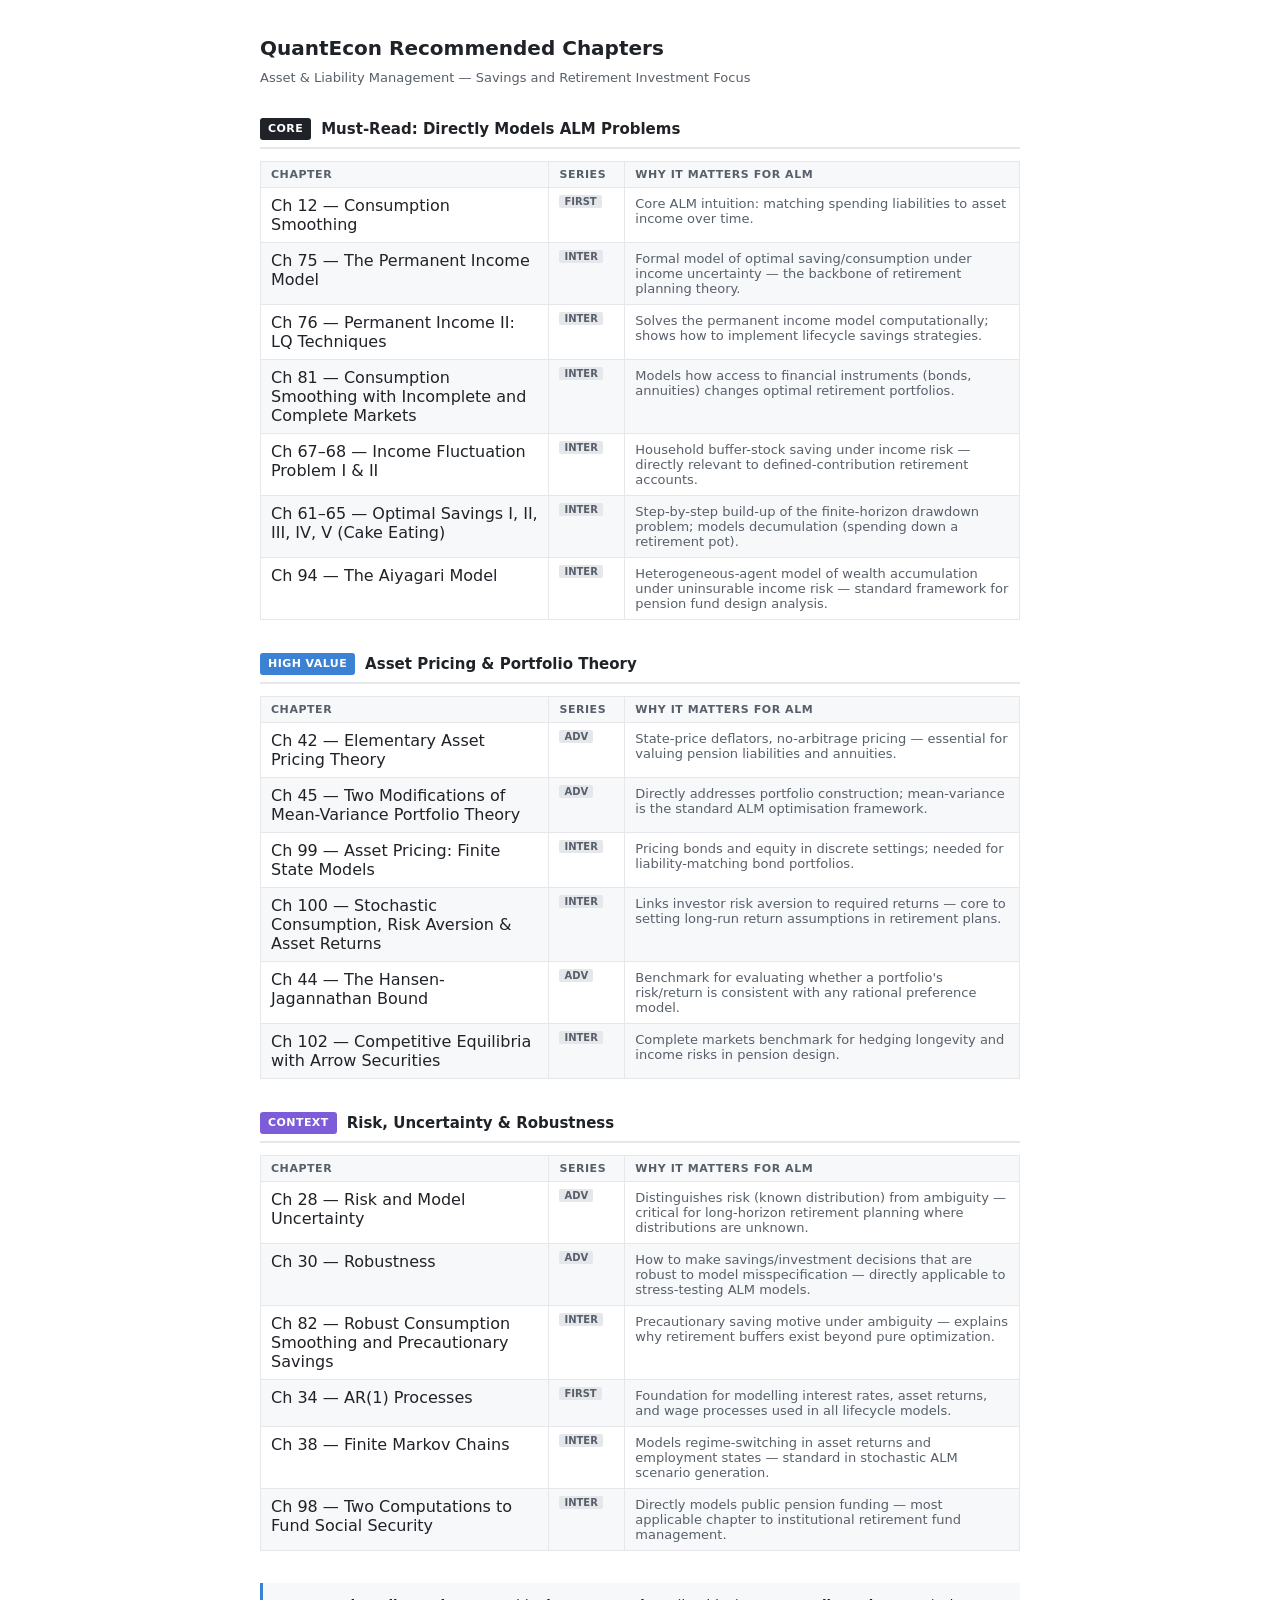
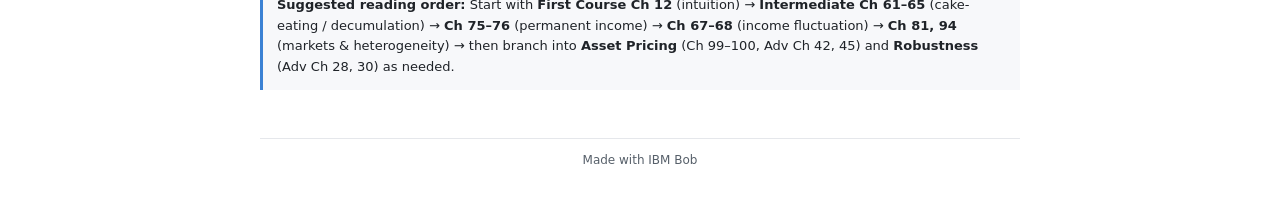
==== quantecon-chapters-for-alm-retirement-investment.html @ 6127272c "Updated chapter list with links" ====
<html lang="en">
<head>
<meta charset="UTF-8" />
<title>QuantEcon ALM Reading List</title>
<style>
  *, *::before, *::after { box-sizing: border-box; margin: 0; padding: 0; }
  body {
    font-family: -apple-system, "Segoe UI", system-ui, sans-serif;
    font-size: 14px;
    line-height: 1.6;
    background: #ffffff;
    color: #1f2328;
    padding: 32px 16px 48px;
  }
  .container { max-width: 760px; margin: 0 auto; }
  h1 { font-size: 20px; font-weight: 700; margin-bottom: 4px; }
  .subtitle { color: #57606a; font-size: 13px; margin-bottom: 28px; }

  .tier { margin-bottom: 32px; }
  .tier-header {
    display: flex;
    align-items: center;
    gap: 10px;
    margin-bottom: 12px;
    padding-bottom: 6px;
    border-bottom: 2px solid #e5e7eb;
  }
  .tier-badge {
    font-size: 11px;
    font-weight: 700;
    padding: 2px 8px;
    border-radius: 3px;
    text-transform: uppercase;
    letter-spacing: 0.04em;
  }
  .badge-core    { background: #1f2328; color: #fff; }
  .badge-high    { background: #3b82d4; color: #fff; }
  .badge-context { background: #7c5cd8; color: #fff; }
  .tier-title { font-size: 15px; font-weight: 600; }

  table { width: 100%; border-collapse: collapse; }
  thead th {
    text-align: left;
    font-size: 11px;
    font-weight: 600;
    text-transform: uppercase;
    letter-spacing: 0.05em;
    color: #57606a;
    padding: 6px 10px;
    background: #f7f8fa;
    border: 1px solid #e5e7eb;
  }
  tbody td {
    padding: 8px 10px;
    border: 1px solid #e5e7eb;
    vertical-align: top;
  }
  tbody tr:nth-child(even) td { background: #f7f8fa; }
  .series-tag {
    font-size: 10px;
    font-weight: 600;
    color: #57606a;
    background: #e5e7eb;
    padding: 1px 5px;
    border-radius: 2px;
    white-space: nowrap;
  }
  .chapter-name { font-weight: 500; }
  .rationale { color: #57606a; font-size: 13px; }

  .note {
    background: #f7f8fa;
    border-left: 3px solid #3b82d4;
    padding: 12px 14px;
    margin-top: 28px;
    font-size: 13px;
    color: #1f2328;
  }
  .note strong { color: #1f2328; }

  footer {
    margin-top: 48px;
    padding-top: 12px;
    border-top: 1px solid #e5e7eb;
    text-align: center;
    font-size: 12px;
    color: #57606a;
    font-weight: 300;
  }
  .chapter-name a {
    color: inherit;
    text-decoration: none;
  }
  .chapter-name a:hover {
    text-decoration: underline;
  }
</style>
</head>
<body>
<div class="container">

  <h1>QuantEcon Recommended Chapters</h1>
  <p class="subtitle">Asset &amp; Liability Management — Savings and Retirement Investment Focus</p>

  
  <div class="tier">
    <div class="tier-header">
      <span class="tier-badge badge-core">Core</span>
      <span class="tier-title">Must-Read: Directly Models ALM Problems</span>
    </div>
    <table>
      <thead>
        <tr>
          <th style="width:38%">Chapter</th>
          <th style="width:10%">Series</th>
          <th>Why It Matters for ALM</th>
        </tr>
      </thead>
      <tbody>
        <tr>
          <td class="chapter-name">
            <a href="https://intro.quantecon.org/cons_smooth.html">Ch 12 — Consumption Smoothing</a>
          </td>
          <td><span class="series-tag">FIRST</span></td>
          <td class="rationale">Core ALM intuition: matching spending liabilities to asset income over time.</td>
        </tr>
        <tr>
          <td class="chapter-name">
            <a href="https://python.quantecon.org/perm_income.html">Ch 75 — The Permanent Income Model</a>
            </td>
          <td><span class="series-tag">INTER</span></td>
          <td class="rationale">Formal model of optimal saving/consumption under income uncertainty — the backbone of retirement planning theory.</td>
        </tr>
        <tr>
          <td class="chapter-name">
            <a href="https://python.quantecon.org/perm_income_cons.html">Ch 76 — Permanent Income II: LQ Techniques</a></td>
          <td><span class="series-tag">INTER</span></td>
          <td class="rationale">Solves the permanent income model computationally; shows how to implement lifecycle savings strategies.</td>
        </tr>
        <tr>
          <td class="chapter-name">
            <a href="https://python.quantecon.org/lq_bewley_complete_markets.html">Ch 81 — Consumption Smoothing with Incomplete and Complete Markets</a></td>
          <td><span class="series-tag">INTER</span></td>
          <td class="rationale">Models how access to financial instruments (bonds, annuities) changes optimal retirement portfolios.</td>
        </tr>
        <tr>
          <td class="chapter-name">
            <a href="https://python.quantecon.org/ifp_discrete.html">Ch 67–68 — Income Fluctuation Problem I</a> &amp; <a href="https://python.quantecon.org/ifp_opi.html">II</a></td>
          <td><span class="series-tag">INTER</span></td>
          <td class="rationale">Household buffer-stock saving under income risk — directly relevant to defined-contribution retirement accounts.</td>
        </tr>
        <tr>
          <td class="chapter-name">
            Ch 61–65 — 
            <a href="https://python.quantecon.org/os.html">Optimal Savings I</a>,
            <a href="https://python.quantecon.org/os_numerical.html">II</a>,
            <a href="https://python.quantecon.org/os_stochastic.html">III</a>,
            <a href="https://python.quantecon.org/os_time_iter.html">IV</a>,
            <a href="https://python.quantecon.org/os_egm.html">V (Cake Eating)</a>
          </td>
          <td><span class="series-tag">INTER</span></td>
          <td class="rationale">Step-by-step build-up of the finite-horizon drawdown problem; models decumulation (spending down a retirement pot).</td>
        </tr>
        <tr>
          <td class="chapter-name">
            <a href="https://python.quantecon.org/aiyagari.html">Ch 94 — The Aiyagari Model</a>
          </td>
          <td><span class="series-tag">INTER</span></td>
          <td class="rationale">Heterogeneous-agent model of wealth accumulation under uninsurable income risk — standard framework for pension fund design analysis.</td>
        </tr>
      </tbody>
    </table>
  </div>

  
  <div class="tier">
    <div class="tier-header">
      <span class="tier-badge badge-high">High Value</span>
      <span class="tier-title">Asset Pricing &amp; Portfolio Theory</span>
    </div>
    <table>
      <thead>
        <tr>
          <th style="width:38%">Chapter</th>
          <th style="width:10%">Series</th>
          <th>Why It Matters for ALM</th>
        </tr>
      </thead>
      <tbody>
        <tr>
          <td class="chapter-name">
            <a href="https://python-advanced.quantecon.org/asset_pricing_lph.html">Ch 42 — Elementary Asset Pricing Theory</a>
          </td>
          <td><span class="series-tag">ADV</span></td>
          <td class="rationale">State-price deflators, no-arbitrage pricing — essential for valuing pension liabilities and annuities.</td>
        </tr>
        <tr>
          <td class="chapter-name">
            <a href="https://python-advanced.quantecon.org/black_litterman.html">Ch 45 — Two Modifications of Mean-Variance Portfolio Theory</a>
          </td>
          <td><span class="series-tag">ADV</span></td>
          <td class="rationale">Directly addresses portfolio construction; mean-variance is the standard ALM optimisation framework.</td>
        </tr>
        <tr>
          <td class="chapter-name">
            <a href="https://python.quantecon.org/markov_asset.html">Ch 99 — Asset Pricing: Finite State Models</a>
          </td>
          <td><span class="series-tag">INTER</span></td>
          <td class="rationale">Pricing bonds and equity in discrete settings; needed for liability-matching bond portfolios.</td>
        </tr>
        <tr>
          <td class="chapter-name">
            <a href="https://python.quantecon.org/hansen_singleton_1983.html">Ch 100 — Stochastic Consumption, Risk Aversion &amp; Asset Returns</a>
          </td>
          <td><span class="series-tag">INTER</span></td>
          <td class="rationale">Links investor risk aversion to required returns — core to setting long-run return assumptions in retirement plans.</td>
        </tr>
        <tr>
          <td class="chapter-name">
            <a href="https://python-advanced.quantecon.org/hansen_jagannathan_1991.html">Ch 44 — The Hansen-Jagannathan Bound</a>
          </td>
          <td><span class="series-tag">ADV</span></td>
          <td class="rationale">Benchmark for evaluating whether a portfolio's risk/return is consistent with any rational preference model.</td>
        </tr>
        <tr>
          <td class="chapter-name">
            <a href="https://python.quantecon.org/ge_arrow.html">Ch 102 — Competitive Equilibria with Arrow Securities</a>
          </td>
          <td><span class="series-tag">INTER</span></td>
          <td class="rationale">Complete markets benchmark for hedging longevity and income risks in pension design.</td>
        </tr>
      </tbody>
    </table>
  </div>

  
  <div class="tier">
    <div class="tier-header">
      <span class="tier-badge badge-context">Context</span>
      <span class="tier-title">Risk, Uncertainty &amp; Robustness</span>
    </div>
    <table>
      <thead>
        <tr>
          <th style="width:38%">Chapter</th>
          <th style="width:10%">Series</th>
          <th>Why It Matters for ALM</th>
        </tr>
      </thead>
      <tbody>
        <tr>
          <td class="chapter-name">
            <a href="https://python-advanced.quantecon.org/five_preferences.html">Ch 28 — Risk and Model Uncertainty</a>
          </td>
          <td><span class="series-tag">ADV</span></td>
          <td class="rationale">Distinguishes risk (known distribution) from ambiguity — critical for long-horizon retirement planning where distributions are unknown.</td>
        </tr>
        <tr>
          <td class="chapter-name">
            <a href="https://python-advanced.quantecon.org/robustness.html">Ch 30 — Robustness</a>
          </td>
          <td><span class="series-tag">ADV</span></td>
          <td class="rationale">How to make savings/investment decisions that are robust to model misspecification — directly applicable to stress-testing ALM models.</td>
        </tr>
        <tr>
          <td class="chapter-name">
            <a href="https://python.quantecon.org/lq_robust_smoothing.html">Ch 82 — Robust Consumption Smoothing and Precautionary Savings</a>
          </td>
          <td><span class="series-tag">INTER</span></td>
          <td class="rationale">Precautionary saving motive under ambiguity — explains why retirement buffers exist beyond pure optimization.</td>
        </tr>
        <tr>
          <td class="chapter-name">
            <a href="https://intro.quantecon.org/ar1_processes.html">Ch 34 — AR(1) Processes</a>
          </td>
          <td><span class="series-tag">FIRST</span></td>
          <td class="rationale">Foundation for modelling interest rates, asset returns, and wage processes used in all lifecycle models.</td>
        </tr>
        <tr>
          <td class="chapter-name">
            <a href="https://python.quantecon.org/finite_markov.html">Ch 38 — Finite Markov Chains</a>
          </td>
          <td><span class="series-tag">INTER</span></td>
          <td class="rationale">Models regime-switching in asset returns and employment states — standard in stochastic ALM scenario generation.</td>
        </tr>
        <tr>
          <td class="chapter-name">
            <a href="https://python.quantecon.org/two_computation.html">Ch 98 — Two Computations to Fund Social Security</a>
          </td>
          <td><span class="series-tag">INTER</span></td>
          <td class="rationale">Directly models public pension funding — most applicable chapter to institutional retirement fund management.</td>
        </tr>
      </tbody>
    </table>
  </div>

  <div class="note">
    <strong>Suggested reading order:</strong>
    Start with <strong>First Course Ch 12</strong> (intuition) → <strong>Intermediate Ch 61–65</strong> (cake-eating / decumulation) → <strong>Ch 75–76</strong> (permanent income) → <strong>Ch 67–68</strong> (income fluctuation) → <strong>Ch 81, 94</strong> (markets &amp; heterogeneity) → then branch into <strong>Asset Pricing</strong> (Ch 99–100, Adv Ch 42, 45) and <strong>Robustness</strong> (Adv Ch 28, 30) as needed.
  </div>

  <footer>Made with IBM Bob</footer>
</div>
</body>
</html>
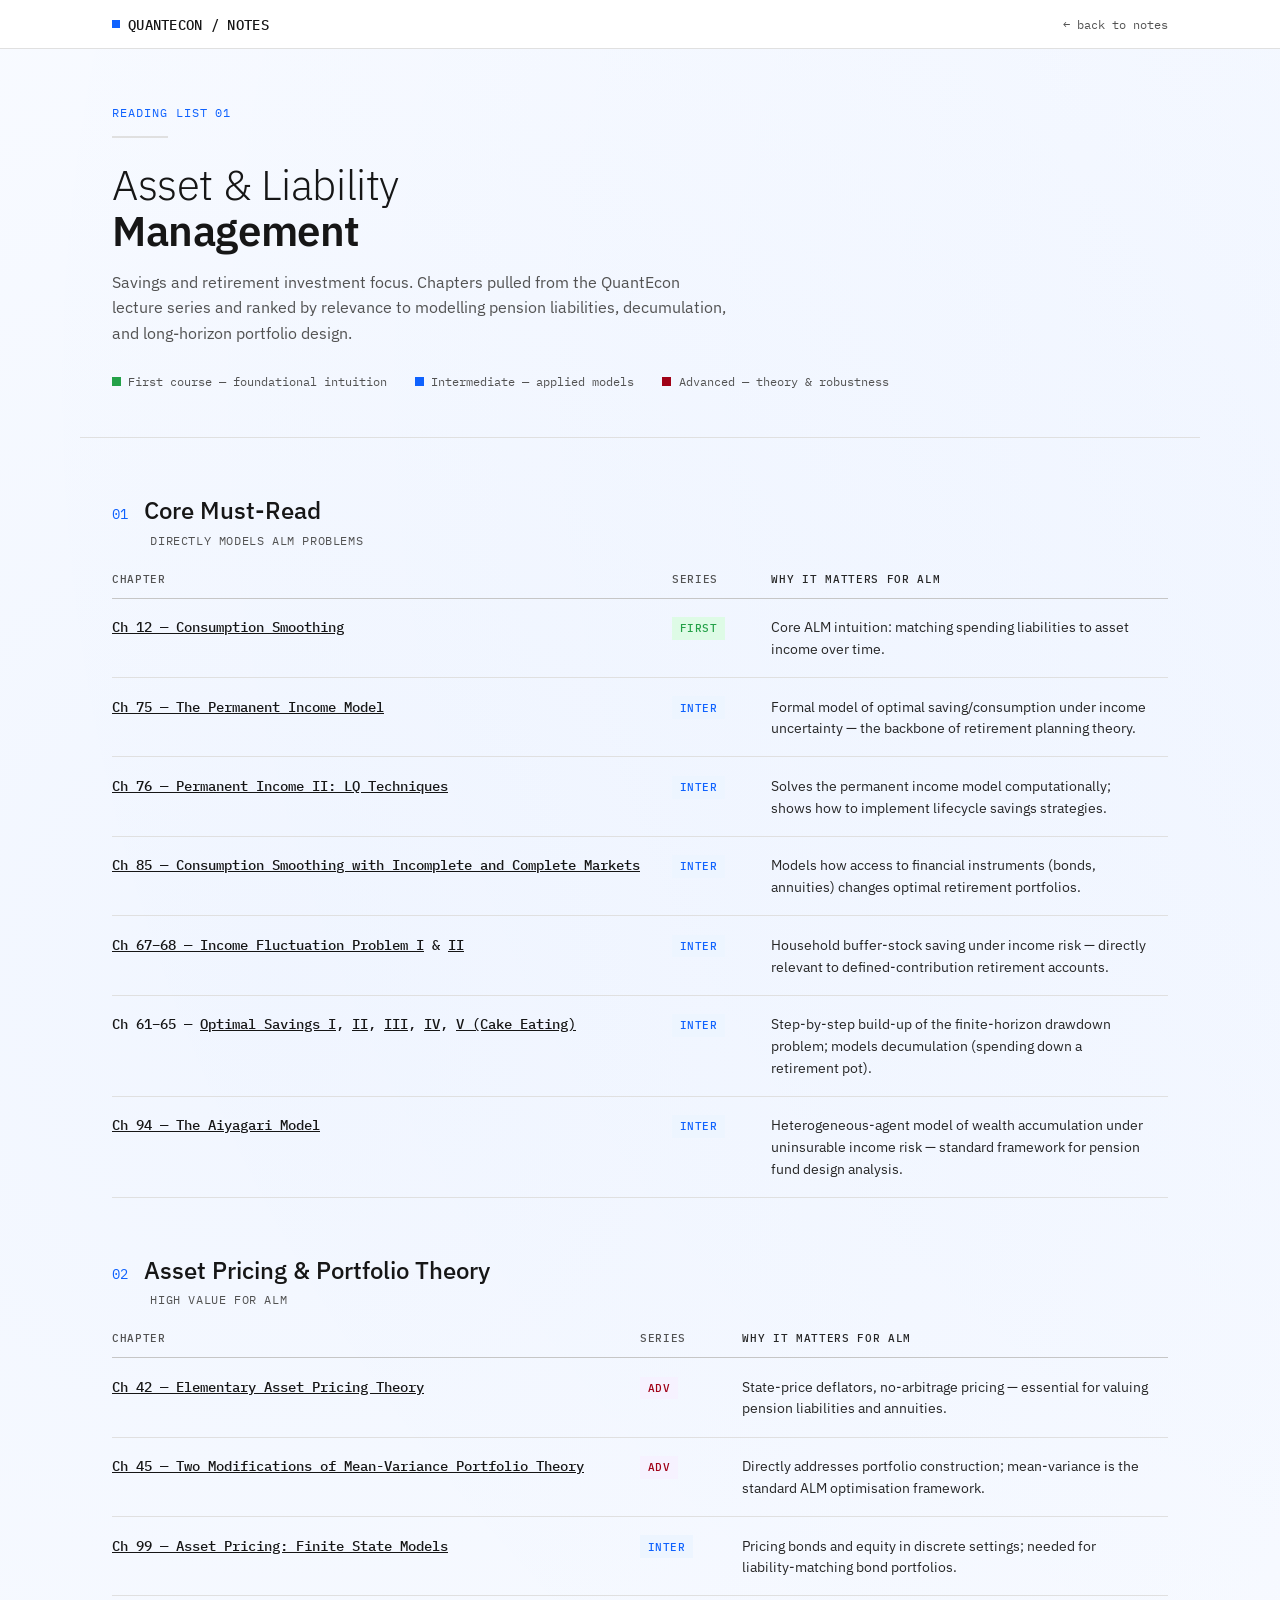
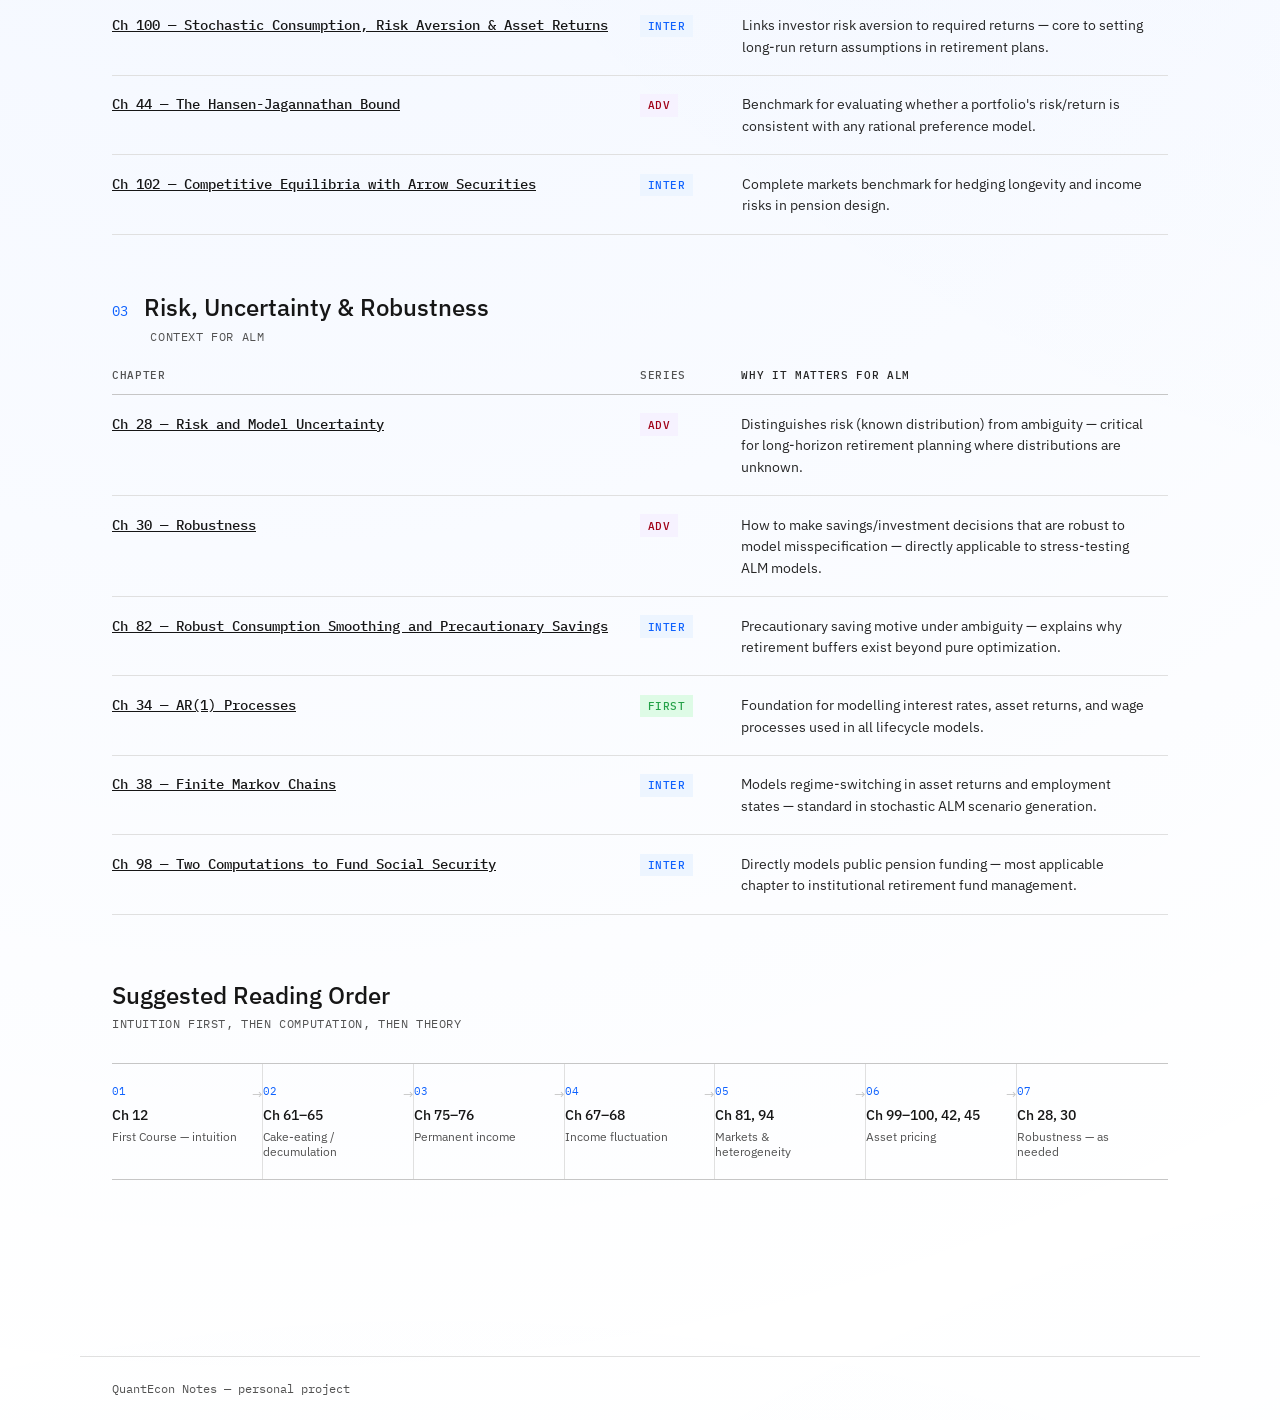
==== commit 67387514: "chapters" ====
--- a/quantecon-chapters-for-alm-retirement-investment.html
+++ b/quantecon-chapters-for-alm-retirement-investment.html
@@ -1,305 +1,226 @@
+<!doctype html>
 <html lang="en">
 <head>
 <meta charset="UTF-8" />
-<title>QuantEcon ALM Reading List</title>
+<meta name="viewport" content="width=device-width, initial-scale=1.0" />
+<title>ALM Chapters — QuantEcon Notes</title>
+<link rel="preconnect" href="https://fonts.googleapis.com">
+<link rel="preconnect" href="https://fonts.gstatic.com" crossorigin>
+<link href="https://fonts.googleapis.com/css2?family=IBM+Plex+Sans:wght@300;400;500;600&family=IBM+Plex+Mono:wght@400;500&display=swap" rel="stylesheet">
 <style>
-  *, *::before, *::after { box-sizing: border-box; margin: 0; padding: 0; }
-  body {
-    font-family: -apple-system, "Segoe UI", system-ui, sans-serif;
-    font-size: 14px;
-    line-height: 1.6;
-    background: #ffffff;
-    color: #1f2328;
-    padding: 32px 16px 48px;
-  }
-  .container { max-width: 760px; margin: 0 auto; }
-  h1 { font-size: 20px; font-weight: 700; margin-bottom: 4px; }
-  .subtitle { color: #57606a; font-size: 13px; margin-bottom: 28px; }
-
-  .tier { margin-bottom: 32px; }
-  .tier-header {
-    display: flex;
-    align-items: center;
-    gap: 10px;
-    margin-bottom: 12px;
-    padding-bottom: 6px;
-    border-bottom: 2px solid #e5e7eb;
-  }
-  .tier-badge {
-    font-size: 11px;
-    font-weight: 700;
-    padding: 2px 8px;
-    border-radius: 3px;
-    text-transform: uppercase;
-    letter-spacing: 0.04em;
-  }
-  .badge-core    { background: #1f2328; color: #fff; }
-  .badge-high    { background: #3b82d4; color: #fff; }
-  .badge-context { background: #7c5cd8; color: #fff; }
-  .tier-title { font-size: 15px; font-weight: 600; }
-
-  table { width: 100%; border-collapse: collapse; }
-  thead th {
-    text-align: left;
-    font-size: 11px;
-    font-weight: 600;
-    text-transform: uppercase;
-    letter-spacing: 0.05em;
-    color: #57606a;
-    padding: 6px 10px;
-    background: #f7f8fa;
-    border: 1px solid #e5e7eb;
-  }
-  tbody td {
-    padding: 8px 10px;
-    border: 1px solid #e5e7eb;
-    vertical-align: top;
-  }
-  tbody tr:nth-child(even) td { background: #f7f8fa; }
-  .series-tag {
-    font-size: 10px;
-    font-weight: 600;
-    color: #57606a;
-    background: #e5e7eb;
-    padding: 1px 5px;
-    border-radius: 2px;
-    white-space: nowrap;
-  }
-  .chapter-name { font-weight: 500; }
-  .rationale { color: #57606a; font-size: 13px; }
-
-  .note {
-    background: #f7f8fa;
-    border-left: 3px solid #3b82d4;
-    padding: 12px 14px;
-    margin-top: 28px;
-    font-size: 13px;
-    color: #1f2328;
-  }
-  .note strong { color: #1f2328; }
-
-  footer {
-    margin-top: 48px;
-    padding-top: 12px;
-    border-top: 1px solid #e5e7eb;
-    text-align: center;
-    font-size: 12px;
-    color: #57606a;
-    font-weight: 300;
-  }
-  .chapter-name a {
-    color: inherit;
-    text-decoration: none;
-  }
-  .chapter-name a:hover {
-    text-decoration: underline;
+  :root{
+    --g100:#161616; --g90:#262626; --g70:#525252; --g30:#c6c6c6; --g20:#e0e0e0; --g10:#f4f4f4;
+    --white:#ffffff;
+    --blue60:#0f62fe; --blue70:#0043ce; --blue10:#edf5ff;
+    --first:#24a148; --first-bg:#defbe6;
+    --inter:#0f62fe; --inter-bg:#edf5ff;
+    --adv:#a00217; --adv-bg:#f6f2ff;
+    --max:1120px;
+  }
+  *{box-sizing:border-box;}
+  html{scroll-behavior:smooth;}
+  body{
+    margin:0; color:var(--g100);
+    font-family:"IBM Plex Sans", -apple-system, sans-serif;
+    -webkit-font-smoothing:antialiased;
+    background-color:var(--white);
+    background-image:
+      radial-gradient(circle at 12% 18%, rgba(15,98,254,.06), transparent 42%),
+      radial-gradient(circle at 88% 8%, rgba(15,98,254,.045), transparent 38%),
+      radial-gradient(circle at 75% 85%, rgba(15,98,254,.05), transparent 46%),
+      radial-gradient(circle at 20% 95%, rgba(15,98,254,.035), transparent 40%);
+    background-size:180% 180%, 160% 160%, 200% 200%, 170% 170%;
+    background-repeat:no-repeat;
+    animation:drift 50s ease-in-out infinite alternate;
+  }
+  @keyframes drift{
+    0%  {background-position:0% 0%, 100% 0%, 100% 100%, 0% 100%;}
+    50% {background-position:10% 15%, 85% 15%, 80% 80%, 15% 85%;}
+    100%{background-position:0% 0%, 100% 0%, 100% 100%, 0% 100%;}
+  }
+  @media (prefers-reduced-motion:reduce){
+    body{animation:none;}
+    *{animation-duration:.01ms !important; animation-iteration-count:1 !important;}
+  }
+  a{color:inherit;}
+  :focus-visible{outline:2px solid var(--blue60); outline-offset:2px;}
+
+  header.bar{border-bottom:1px solid var(--g20); position:sticky; top:0; background:var(--white); z-index:20;}
+  .bar-inner{max-width:var(--max); margin:0 auto; padding:0 2rem; height:48px; display:flex; align-items:center; justify-content:space-between;}
+  .brand{font-family:"IBM Plex Mono", monospace; font-weight:500; font-size:.9rem; letter-spacing:.02em; text-decoration:none; display:flex; align-items:center; gap:.5rem;}
+  .brand .dot{width:8px; height:8px; background:var(--blue60); display:inline-block;}
+  .crumb{font-family:"IBM Plex Mono", monospace; font-size:.75rem; color:var(--g70); text-decoration:none;}
+  .crumb:hover{color:var(--blue60);}
+
+  .hero{max-width:var(--max); margin:0 auto; padding:3.5rem 2rem 3rem; border-bottom:1px solid var(--g20);}
+  .eyebrow{font-family:"IBM Plex Mono", monospace; font-size:.75rem; letter-spacing:.08em; text-transform:uppercase; color:var(--blue60); margin:0 0 1rem;}
+  .accent-line{width:56px; height:2px; background:var(--g20); position:relative; overflow:hidden; margin:0 0 1.5rem;}
+  .accent-line::after{content:""; position:absolute; top:0; left:-40%; width:40%; height:100%; background:var(--blue60); animation:sweep 4s ease-in-out infinite;}
+  @keyframes sweep{0%{left:-40%;} 50%{left:100%;} 100%{left:-40%;}}
+  h1{font-size:2.6rem; line-height:1.1; font-weight:300; margin:0 0 1rem; letter-spacing:-.01em; max-width:20ch;}
+  h1 strong{font-weight:600;}
+  .hero p.lede{font-size:1rem; line-height:1.6; color:var(--g70); max-width:62ch; margin:0 0 1.75rem;}
+
+  .legend{display:flex; gap:1.75rem; flex-wrap:wrap; font-family:"IBM Plex Mono", monospace; font-size:.75rem; color:var(--g70);}
+  .legend span{display:inline-flex; align-items:center; gap:.45rem;}
+  .legend i{width:9px; height:9px; display:inline-block;}
+  .legend .fc{background:var(--first);} .legend .ic{background:var(--inter);} .legend .ac{background:var(--adv);}
+
+  main{max-width:var(--max); margin:0 auto; padding:0 2rem 6rem;}
+
+  .group{padding-top:3.5rem;}
+  .group-head{display:flex; align-items:baseline; gap:1rem; margin-bottom:.4rem;}
+  .group-num{font-family:"IBM Plex Mono", monospace; color:var(--blue60); font-size:.85rem;}
+  .group h2{font-size:1.5rem; font-weight:500; margin:0;}
+  .group .sub{font-family:"IBM Plex Mono", monospace; font-size:.75rem; text-transform:uppercase; letter-spacing:.05em; color:var(--g70); margin:0 0 1.5rem 0; padding-left:2.4rem;}
+
+  table{width:100%; border-collapse:collapse; font-size:.9rem;}
+  thead th{
+    text-align:left; font-family:"IBM Plex Mono", monospace; font-weight:500; font-size:.7rem;
+    text-transform:uppercase; letter-spacing:.06em; color:var(--g70);
+    border-bottom:1px solid var(--g30); padding:0 1rem .75rem;
+  }
+  thead th:first-child{padding-left:0;}
+  tbody td{padding:1.1rem 1rem; border-bottom:1px solid var(--g20); vertical-align:top; line-height:1.5;}
+  tbody td:first-child{padding-left:0;}
+  tbody tr:hover{background:var(--g10);}
+  .col-ch{font-family:"IBM Plex Mono", monospace; font-weight:500; white-space:nowrap; width:22%;}
+  .col-tag{width:11%;}
+  .col-why{color:var(--g90); width:67%;}
+
+  .tag{
+    font-family:"IBM Plex Mono", monospace; font-size:.68rem; letter-spacing:.04em;
+    padding:.2rem .5rem; display:inline-block; font-weight:500;
+  }
+  .tag.first{color:var(--first); background:var(--first-bg);}
+  .tag.inter{color:var(--inter); background:var(--inter-bg);}
+  .tag.adv{color:var(--adv); background:var(--adv-bg);}
+
+  /* Reading order */
+  .path{padding-top:4rem;}
+  .path h2{font-size:1.5rem; font-weight:500; margin:0 0 .35rem;}
+  .path .sub{font-family:"IBM Plex Mono", monospace; font-size:.75rem; text-transform:uppercase; letter-spacing:.05em; color:var(--g70); margin:0 0 2rem;}
+  .path-track{
+    display:flex; flex-wrap:wrap; align-items:stretch; gap:0; border-top:1px solid var(--g30); border-bottom:1px solid var(--g30);
+  }
+  .step{
+    flex:1 1 150px; padding:1.25rem 1.25rem 1.25rem 0; position:relative;
+    border-right:1px solid var(--g20);
+  }
+  .step:last-child{border-right:none;}
+  .step .n{font-family:"IBM Plex Mono", monospace; font-size:.7rem; color:var(--blue60); display:block; margin-bottom:.5rem;}
+  .step .t{font-size:.85rem; font-weight:500; line-height:1.4; margin-bottom:.25rem;}
+  .step .d{font-size:.75rem; color:var(--g70);}
+  .step + .step::before{
+    content:"→"; position:absolute; left:-11px; top:1.35rem; color:var(--g30); font-size:.8rem;
+  }
+
+  footer{border-top:1px solid var(--g20); margin-top:5rem; padding:1.5rem 2rem; max-width:var(--max); margin-left:auto; margin-right:auto;
+    display:flex; justify-content:space-between; align-items:center; font-family:"IBM Plex Mono", monospace; font-size:.72rem; color:var(--g70);}
+
+  @media (max-width:760px){
+    h1{font-size:2rem;}
+    .group .sub, .group-head{padding-left:0;}
+    thead{display:none;}
+    tbody td{display:block; padding:.25rem 0; border-bottom:none;}
+    tbody tr{display:block; padding:1rem 0; border-bottom:1px solid var(--g20);}
+    .col-ch{width:auto;}
+    .step{border-right:none; border-bottom:1px solid var(--g20); flex:1 1 100%;}
+    .step + .step::before{display:none;}
   }
 </style>
 </head>
 <body>
-<div class="container">
-
-  <h1>QuantEcon Recommended Chapters</h1>
-  <p class="subtitle">Asset &amp; Liability Management — Savings and Retirement Investment Focus</p>
-
-  
-  <div class="tier">
-    <div class="tier-header">
-      <span class="tier-badge badge-core">Core</span>
-      <span class="tier-title">Must-Read: Directly Models ALM Problems</span>
-    </div>
+
+<header class="bar">
+  <div class="bar-inner">
+    <a class="brand" href="index.html"><span class="dot"></span>QUANTECON / NOTES</a>
+    <a class="crumb" href="index.html">&larr; back to notes</a>
+  </div>
+</header>
+
+<section class="hero">
+  <p class="eyebrow">Reading list 01</p>
+  <div class="accent-line"></div>
+  <h1>Asset &amp; Liability <strong>Management</strong></h1>
+  <p class="lede">Savings and retirement investment focus. Chapters pulled from the QuantEcon lecture series and ranked by relevance to modelling pension liabilities, decumulation, and long-horizon portfolio design.</p>
+  <div class="legend">
+    <span><i class="fc"></i>First course — foundational intuition</span>
+    <span><i class="ic"></i>Intermediate — applied models</span>
+    <span><i class="ac"></i>Advanced — theory &amp; robustness</span>
+  </div>
+</section>
+
+<main>
+
+  <div class="group">
+    <div class="group-head"><span class="group-num">01</span><h2>Core Must-Read</h2></div>
+    <p class="sub">Directly models ALM problems</p>
     <table>
-      <thead>
-        <tr>
-          <th style="width:38%">Chapter</th>
-          <th style="width:10%">Series</th>
-          <th>Why It Matters for ALM</th>
-        </tr>
-      </thead>
+      <thead><tr><th class="col-ch">Chapter</th><th class="col-tag">Series</th><th class="col-why">Why it matters for ALM</th></tr></thead>
       <tbody>
-        <tr>
-          <td class="chapter-name">
-            <a href="https://intro.quantecon.org/cons_smooth.html">Ch 12 — Consumption Smoothing</a>
-          </td>
-          <td><span class="series-tag">FIRST</span></td>
-          <td class="rationale">Core ALM intuition: matching spending liabilities to asset income over time.</td>
-        </tr>
-        <tr>
-          <td class="chapter-name">
-            <a href="https://python.quantecon.org/perm_income.html">Ch 75 — The Permanent Income Model</a>
-            </td>
-          <td><span class="series-tag">INTER</span></td>
-          <td class="rationale">Formal model of optimal saving/consumption under income uncertainty — the backbone of retirement planning theory.</td>
-        </tr>
-        <tr>
-          <td class="chapter-name">
-            <a href="https://python.quantecon.org/perm_income_cons.html">Ch 76 — Permanent Income II: LQ Techniques</a></td>
-          <td><span class="series-tag">INTER</span></td>
-          <td class="rationale">Solves the permanent income model computationally; shows how to implement lifecycle savings strategies.</td>
-        </tr>
-        <tr>
-          <td class="chapter-name">
-            <a href="https://python.quantecon.org/lq_bewley_complete_markets.html">Ch 81 — Consumption Smoothing with Incomplete and Complete Markets</a></td>
-          <td><span class="series-tag">INTER</span></td>
-          <td class="rationale">Models how access to financial instruments (bonds, annuities) changes optimal retirement portfolios.</td>
-        </tr>
-        <tr>
-          <td class="chapter-name">
-            <a href="https://python.quantecon.org/ifp_discrete.html">Ch 67–68 — Income Fluctuation Problem I</a> &amp; <a href="https://python.quantecon.org/ifp_opi.html">II</a></td>
-          <td><span class="series-tag">INTER</span></td>
-          <td class="rationale">Household buffer-stock saving under income risk — directly relevant to defined-contribution retirement accounts.</td>
-        </tr>
-        <tr>
-          <td class="chapter-name">
-            Ch 61–65 — 
-            <a href="https://python.quantecon.org/os.html">Optimal Savings I</a>,
-            <a href="https://python.quantecon.org/os_numerical.html">II</a>,
-            <a href="https://python.quantecon.org/os_stochastic.html">III</a>,
-            <a href="https://python.quantecon.org/os_time_iter.html">IV</a>,
-            <a href="https://python.quantecon.org/os_egm.html">V (Cake Eating)</a>
-          </td>
-          <td><span class="series-tag">INTER</span></td>
-          <td class="rationale">Step-by-step build-up of the finite-horizon drawdown problem; models decumulation (spending down a retirement pot).</td>
-        </tr>
-        <tr>
-          <td class="chapter-name">
-            <a href="https://python.quantecon.org/aiyagari.html">Ch 94 — The Aiyagari Model</a>
-          </td>
-          <td><span class="series-tag">INTER</span></td>
-          <td class="rationale">Heterogeneous-agent model of wealth accumulation under uninsurable income risk — standard framework for pension fund design analysis.</td>
-        </tr>
+        <tr><td class="col-ch"><a href="https://intro.quantecon.org/cons_smooth.html">Ch 12 — Consumption Smoothing</a></td><td><span class="tag first">FIRST</span></td><td class="col-why">Core ALM intuition: matching spending liabilities to asset income over time.</td></tr>
+        <tr><td class="col-ch"><a href="https://python.quantecon.org/perm_income.html">Ch 75 — The Permanent Income Model</a></td><td><span class="tag inter">INTER</span></td><td class="col-why">Formal model of optimal saving/consumption under income uncertainty — the backbone of retirement planning theory.</td></tr>
+        <tr><td class="col-ch"><a href="https://python.quantecon.org/perm_income_cons.html">Ch 76 — Permanent Income II: LQ Techniques</a></td><td><span class="tag inter">INTER</span></td><td class="col-why">Solves the permanent income model computationally; shows how to implement lifecycle savings strategies.</td></tr>
+        <tr><td class="col-ch"><a href="https://python.quantecon.org/lq_bewley_complete_markets.html">Ch 85 — Consumption Smoothing with Incomplete and Complete Markets</a></td><td><span class="tag inter">INTER</span></td><td class="col-why">Models how access to financial instruments (bonds, annuities) changes optimal retirement portfolios.</td></tr>
+        <tr><td class="col-ch"><a href="https://python.quantecon.org/ifp_discrete.html">Ch 67–68 — Income Fluctuation Problem I</a> &amp; <a href="https://python.quantecon.org/ifp_opi.html">II</a></td><td><span class="tag inter">INTER</span></td><td class="col-why">Household buffer-stock saving under income risk — directly relevant to defined-contribution retirement accounts.</td></tr>
+        <tr><td class="col-ch">Ch 61–65 — <a href="https://python.quantecon.org/os.html">Optimal Savings I</a>, <a href="https://python.quantecon.org/os_numerical.html">II</a>, <a href="https://python.quantecon.org/os_stochastic.html">III</a>, <a href="https://python.quantecon.org/os_time_iter.html">IV</a>, <a href="https://python.quantecon.org/os_egm.html">V (Cake Eating)</a></td><td><span class="tag inter">INTER</span></td><td class="col-why">Step-by-step build-up of the finite-horizon drawdown problem; models decumulation (spending down a retirement pot).</td></tr>
+        <tr><td class="col-ch"><a href="https://python.quantecon.org/aiyagari.html">Ch 94 — The Aiyagari Model</a></td><td><span class="tag inter">INTER</span></td><td class="col-why">Heterogeneous-agent model of wealth accumulation under uninsurable income risk — standard framework for pension fund design analysis.</td></tr>
       </tbody>
     </table>
   </div>
 
-  
-  <div class="tier">
-    <div class="tier-header">
-      <span class="tier-badge badge-high">High Value</span>
-      <span class="tier-title">Asset Pricing &amp; Portfolio Theory</span>
-    </div>
+  <div class="group">
+    <div class="group-head"><span class="group-num">02</span><h2>Asset Pricing &amp; Portfolio Theory</h2></div>
+    <p class="sub">High value for ALM</p>
     <table>
-      <thead>
-        <tr>
-          <th style="width:38%">Chapter</th>
-          <th style="width:10%">Series</th>
-          <th>Why It Matters for ALM</th>
-        </tr>
-      </thead>
+      <thead><tr><th class="col-ch">Chapter</th><th class="col-tag">Series</th><th class="col-why">Why it matters for ALM</th></tr></thead>
       <tbody>
-        <tr>
-          <td class="chapter-name">
-            <a href="https://python-advanced.quantecon.org/asset_pricing_lph.html">Ch 42 — Elementary Asset Pricing Theory</a>
-          </td>
-          <td><span class="series-tag">ADV</span></td>
-          <td class="rationale">State-price deflators, no-arbitrage pricing — essential for valuing pension liabilities and annuities.</td>
-        </tr>
-        <tr>
-          <td class="chapter-name">
-            <a href="https://python-advanced.quantecon.org/black_litterman.html">Ch 45 — Two Modifications of Mean-Variance Portfolio Theory</a>
-          </td>
-          <td><span class="series-tag">ADV</span></td>
-          <td class="rationale">Directly addresses portfolio construction; mean-variance is the standard ALM optimisation framework.</td>
-        </tr>
-        <tr>
-          <td class="chapter-name">
-            <a href="https://python.quantecon.org/markov_asset.html">Ch 99 — Asset Pricing: Finite State Models</a>
-          </td>
-          <td><span class="series-tag">INTER</span></td>
-          <td class="rationale">Pricing bonds and equity in discrete settings; needed for liability-matching bond portfolios.</td>
-        </tr>
-        <tr>
-          <td class="chapter-name">
-            <a href="https://python.quantecon.org/hansen_singleton_1983.html">Ch 100 — Stochastic Consumption, Risk Aversion &amp; Asset Returns</a>
-          </td>
-          <td><span class="series-tag">INTER</span></td>
-          <td class="rationale">Links investor risk aversion to required returns — core to setting long-run return assumptions in retirement plans.</td>
-        </tr>
-        <tr>
-          <td class="chapter-name">
-            <a href="https://python-advanced.quantecon.org/hansen_jagannathan_1991.html">Ch 44 — The Hansen-Jagannathan Bound</a>
-          </td>
-          <td><span class="series-tag">ADV</span></td>
-          <td class="rationale">Benchmark for evaluating whether a portfolio's risk/return is consistent with any rational preference model.</td>
-        </tr>
-        <tr>
-          <td class="chapter-name">
-            <a href="https://python.quantecon.org/ge_arrow.html">Ch 102 — Competitive Equilibria with Arrow Securities</a>
-          </td>
-          <td><span class="series-tag">INTER</span></td>
-          <td class="rationale">Complete markets benchmark for hedging longevity and income risks in pension design.</td>
-        </tr>
+        <tr><td class="col-ch"><a href="https://python-advanced.quantecon.org/asset_pricing_lph.html">Ch 42 — Elementary Asset Pricing Theory</a></td><td><span class="tag adv">ADV</span></td><td class="col-why">State-price deflators, no-arbitrage pricing — essential for valuing pension liabilities and annuities.</td></tr>
+        <tr><td class="col-ch"><a href="https://python-advanced.quantecon.org/black_litterman.html">Ch 45 — Two Modifications of Mean-Variance Portfolio Theory</a></td><td><span class="tag adv">ADV</span></td><td class="col-why">Directly addresses portfolio construction; mean-variance is the standard ALM optimisation framework.</td></tr>
+        <tr><td class="col-ch"><a href="https://python.quantecon.org/markov_asset.html">Ch 99 — Asset Pricing: Finite State Models</a></td><td><span class="tag inter">INTER</span></td><td class="col-why">Pricing bonds and equity in discrete settings; needed for liability-matching bond portfolios.</td></tr>
+        <tr><td class="col-ch"><a href="https://python.quantecon.org/hansen_singleton_1983.html">Ch 100 — Stochastic Consumption, Risk Aversion &amp; Asset Returns</a></td><td><span class="tag inter">INTER</span></td><td class="col-why">Links investor risk aversion to required returns — core to setting long-run return assumptions in retirement plans.</td></tr>
+        <tr><td class="col-ch"><a href="https://python-advanced.quantecon.org/hansen_jagannathan_1991.html">Ch 44 — The Hansen-Jagannathan Bound</a></td><td><span class="tag adv">ADV</span></td><td class="col-why">Benchmark for evaluating whether a portfolio's risk/return is consistent with any rational preference model.</td></tr>
+        <tr><td class="col-ch"><a href="https://python.quantecon.org/ge_arrow.html">Ch 102 — Competitive Equilibria with Arrow Securities</a></td><td><span class="tag inter">INTER</span></td><td class="col-why">Complete markets benchmark for hedging longevity and income risks in pension design.</td></tr>
       </tbody>
     </table>
   </div>
 
-  
-  <div class="tier">
-    <div class="tier-header">
-      <span class="tier-badge badge-context">Context</span>
-      <span class="tier-title">Risk, Uncertainty &amp; Robustness</span>
-    </div>
+  <div class="group">
+    <div class="group-head"><span class="group-num">03</span><h2>Risk, Uncertainty &amp; Robustness</h2></div>
+    <p class="sub">Context for ALM</p>
     <table>
-      <thead>
-        <tr>
-          <th style="width:38%">Chapter</th>
-          <th style="width:10%">Series</th>
-          <th>Why It Matters for ALM</th>
-        </tr>
-      </thead>
+      <thead><tr><th class="col-ch">Chapter</th><th class="col-tag">Series</th><th class="col-why">Why it matters for ALM</th></tr></thead>
       <tbody>
-        <tr>
-          <td class="chapter-name">
-            <a href="https://python-advanced.quantecon.org/five_preferences.html">Ch 28 — Risk and Model Uncertainty</a>
-          </td>
-          <td><span class="series-tag">ADV</span></td>
-          <td class="rationale">Distinguishes risk (known distribution) from ambiguity — critical for long-horizon retirement planning where distributions are unknown.</td>
-        </tr>
-        <tr>
-          <td class="chapter-name">
-            <a href="https://python-advanced.quantecon.org/robustness.html">Ch 30 — Robustness</a>
-          </td>
-          <td><span class="series-tag">ADV</span></td>
-          <td class="rationale">How to make savings/investment decisions that are robust to model misspecification — directly applicable to stress-testing ALM models.</td>
-        </tr>
-        <tr>
-          <td class="chapter-name">
-            <a href="https://python.quantecon.org/lq_robust_smoothing.html">Ch 82 — Robust Consumption Smoothing and Precautionary Savings</a>
-          </td>
-          <td><span class="series-tag">INTER</span></td>
-          <td class="rationale">Precautionary saving motive under ambiguity — explains why retirement buffers exist beyond pure optimization.</td>
-        </tr>
-        <tr>
-          <td class="chapter-name">
-            <a href="https://intro.quantecon.org/ar1_processes.html">Ch 34 — AR(1) Processes</a>
-          </td>
-          <td><span class="series-tag">FIRST</span></td>
-          <td class="rationale">Foundation for modelling interest rates, asset returns, and wage processes used in all lifecycle models.</td>
-        </tr>
-        <tr>
-          <td class="chapter-name">
-            <a href="https://python.quantecon.org/finite_markov.html">Ch 38 — Finite Markov Chains</a>
-          </td>
-          <td><span class="series-tag">INTER</span></td>
-          <td class="rationale">Models regime-switching in asset returns and employment states — standard in stochastic ALM scenario generation.</td>
-        </tr>
-        <tr>
-          <td class="chapter-name">
-            <a href="https://python.quantecon.org/two_computation.html">Ch 98 — Two Computations to Fund Social Security</a>
-          </td>
-          <td><span class="series-tag">INTER</span></td>
-          <td class="rationale">Directly models public pension funding — most applicable chapter to institutional retirement fund management.</td>
-        </tr>
+        <tr><td class="col-ch"><a href="https://python-advanced.quantecon.org/five_preferences.html">Ch 28 — Risk and Model Uncertainty</a></td><td><span class="tag adv">ADV</span></td><td class="col-why">Distinguishes risk (known distribution) from ambiguity — critical for long-horizon retirement planning where distributions are unknown.</td></tr>
+        <tr><td class="col-ch"><a href="https://python-advanced.quantecon.org/robustness.html">Ch 30 — Robustness</a></td><td><span class="tag adv">ADV</span></td><td class="col-why">How to make savings/investment decisions that are robust to model misspecification — directly applicable to stress-testing ALM models.</td></tr>
+        <tr><td class="col-ch"><a href="https://python.quantecon.org/lq_robust_smoothing.html">Ch 82 — Robust Consumption Smoothing and Precautionary Savings</a></td><td><span class="tag inter">INTER</span></td><td class="col-why">Precautionary saving motive under ambiguity — explains why retirement buffers exist beyond pure optimization.</td></tr>
+        <tr><td class="col-ch"><a href="https://intro.quantecon.org/ar1_processes.html">Ch 34 — AR(1) Processes</a></td><td><span class="tag first">FIRST</span></td><td class="col-why">Foundation for modelling interest rates, asset returns, and wage processes used in all lifecycle models.</td></tr>
+        <tr><td class="col-ch"><a href="https://python.quantecon.org/finite_markov.html">Ch 38 — Finite Markov Chains</a></td><td><span class="tag inter">INTER</span></td><td class="col-why">Models regime-switching in asset returns and employment states — standard in stochastic ALM scenario generation.</td></tr>
+        <tr><td class="col-ch"><a href="https://python.quantecon.org/two_computation.html">Ch 98 — Two Computations to Fund Social Security</a></td><td><span class="tag inter">INTER</span></td><td class="col-why">Directly models public pension funding — most applicable chapter to institutional retirement fund management.</td></tr>
       </tbody>
     </table>
   </div>
 
-  <div class="note">
-    <strong>Suggested reading order:</strong>
-    Start with <strong>First Course Ch 12</strong> (intuition) → <strong>Intermediate Ch 61–65</strong> (cake-eating / decumulation) → <strong>Ch 75–76</strong> (permanent income) → <strong>Ch 67–68</strong> (income fluctuation) → <strong>Ch 81, 94</strong> (markets &amp; heterogeneity) → then branch into <strong>Asset Pricing</strong> (Ch 99–100, Adv Ch 42, 45) and <strong>Robustness</strong> (Adv Ch 28, 30) as needed.
-  </div>
-
-  <footer>Made with IBM Bob</footer>
-</div>
+  <div class="path">
+    <h2>Suggested Reading Order</h2>
+    <p class="sub">Intuition first, then computation, then theory</p>
+    <div class="path-track">
+      <div class="step"><span class="n">01</span><div class="t">Ch 12</div><div class="d">First Course — intuition</div></div>
+      <div class="step"><span class="n">02</span><div class="t">Ch 61–65</div><div class="d">Cake-eating / decumulation</div></div>
+      <div class="step"><span class="n">03</span><div class="t">Ch 75–76</div><div class="d">Permanent income</div></div>
+      <div class="step"><span class="n">04</span><div class="t">Ch 67–68</div><div class="d">Income fluctuation</div></div>
+      <div class="step"><span class="n">05</span><div class="t">Ch 81, 94</div><div class="d">Markets &amp; heterogeneity</div></div>
+      <div class="step"><span class="n">06</span><div class="t">Ch 99–100, 42, 45</div><div class="d">Asset pricing</div></div>
+      <div class="step"><span class="n">07</span><div class="t">Ch 28, 30</div><div class="d">Robustness — as needed</div></div>
+    </div>
+  </div>
+
+</main>
+
+<footer>
+  <span>QuantEcon Notes — personal project</span>
+</footer>
+
 </body>
 </html>
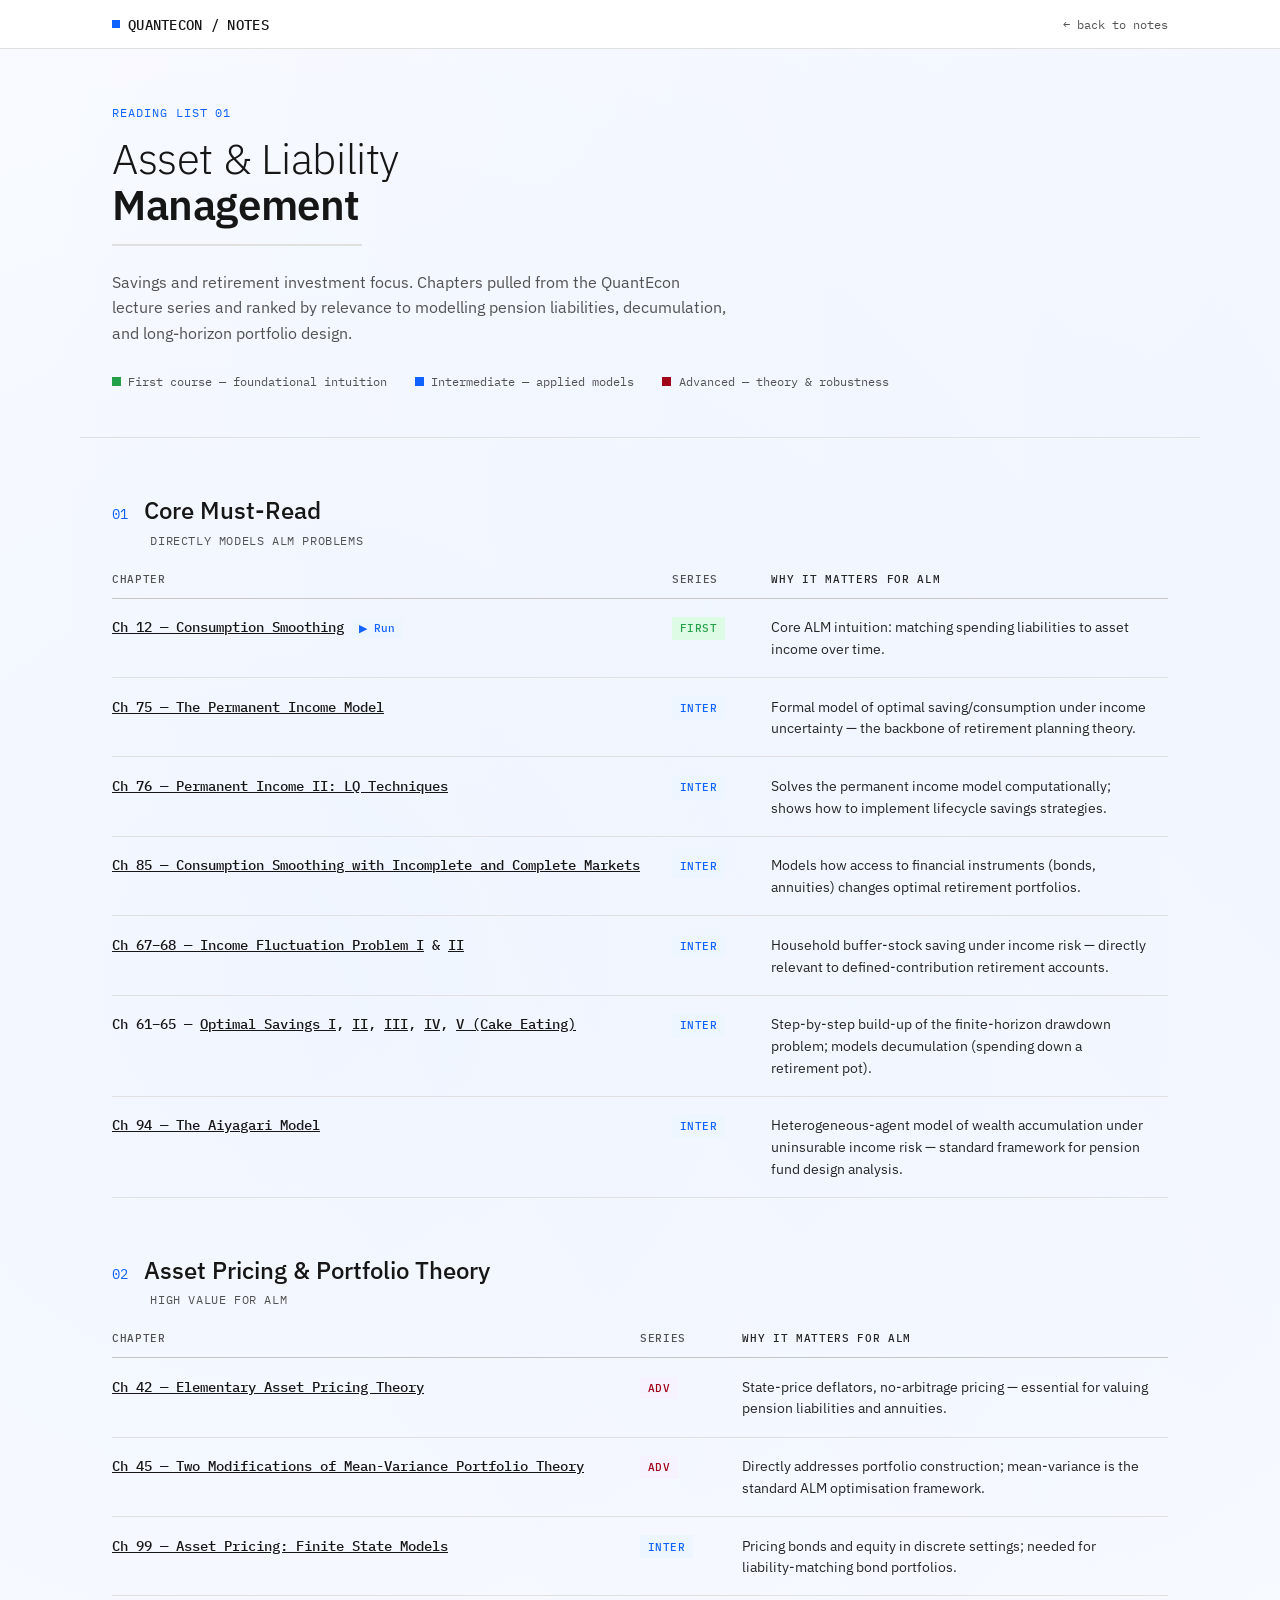
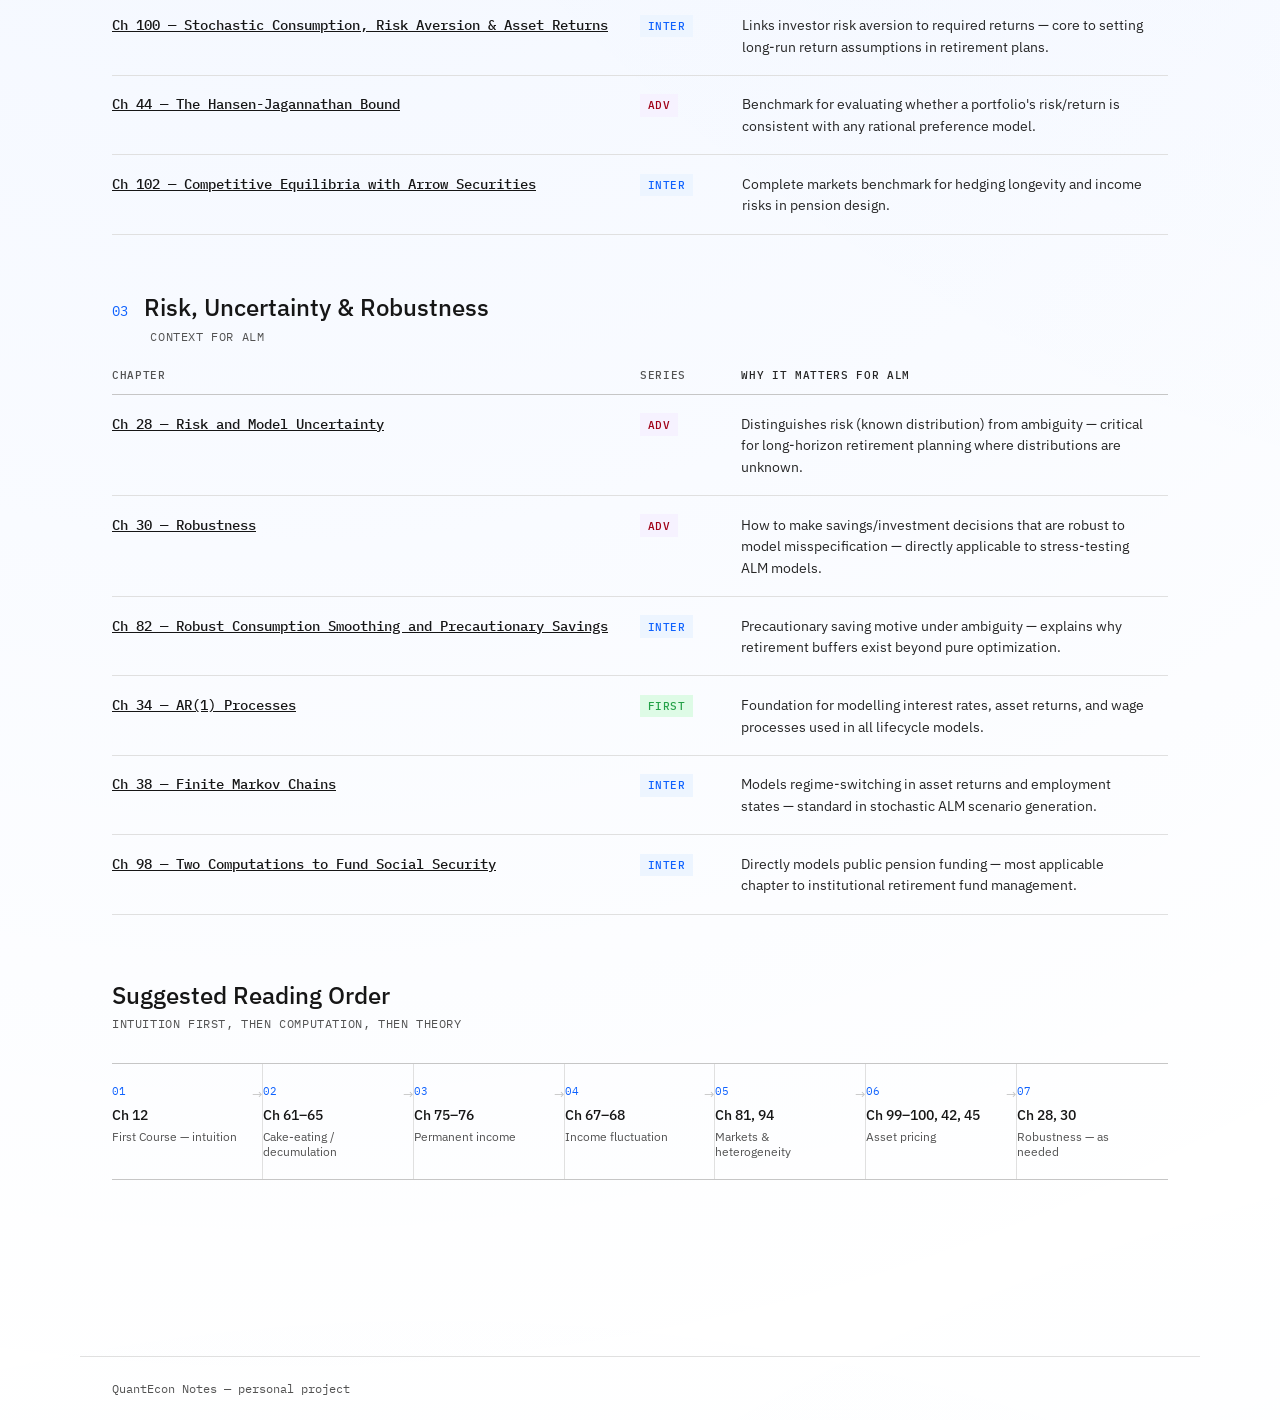
==== commit e5d1fb0c: "dont know" ====
--- a/quantecon-chapters-for-alm-retirement-investment.html
+++ b/quantecon-chapters-for-alm-retirement-investment.html
@@ -54,7 +54,7 @@
 
   .hero{max-width:var(--max); margin:0 auto; padding:3.5rem 2rem 3rem; border-bottom:1px solid var(--g20);}
   .eyebrow{font-family:"IBM Plex Mono", monospace; font-size:.75rem; letter-spacing:.08em; text-transform:uppercase; color:var(--blue60); margin:0 0 1rem;}
-  .accent-line{width:56px; height:2px; background:var(--g20); position:relative; overflow:hidden; margin:0 0 1.5rem;}
+  .accent-line{width:100%; max-width:250px; height:2px; background:var(--g20); position:relative; overflow:hidden; margin:0 0 1.5rem;}
   .accent-line::after{content:""; position:absolute; top:0; left:-40%; width:40%; height:100%; background:var(--blue60); animation:sweep 4s ease-in-out infinite;}
   @keyframes sweep{0%{left:-40%;} 50%{left:100%;} 100%{left:-40%;}}
   h1{font-size:2.6rem; line-height:1.1; font-weight:300; margin:0 0 1rem; letter-spacing:-.01em; max-width:20ch;}
@@ -87,7 +87,13 @@
   .col-ch{font-family:"IBM Plex Mono", monospace; font-weight:500; white-space:nowrap; width:22%;}
   .col-tag{width:11%;}
   .col-why{color:var(--g90); width:67%;}
-
+  .run-link{
+    font-family:"IBM Plex Mono", monospace; font-size:.68rem; font-weight:500;
+    color:var(--blue60); background:var(--inter-bg); text-decoration:none;
+    padding:.15rem .45rem; margin-left:.5rem; white-space:nowrap;
+  }
+
+  .run-link:hover{background:var(--blue60); color:var(--white);}
   .tag{
     font-family:"IBM Plex Mono", monospace; font-size:.68rem; letter-spacing:.04em;
     padding:.2rem .5rem; display:inline-block; font-weight:500;
@@ -141,8 +147,8 @@
 
 <section class="hero">
   <p class="eyebrow">Reading list 01</p>
+  <h1>Asset &amp; Liability <strong>Management</strong></h1>
   <div class="accent-line"></div>
-  <h1>Asset &amp; Liability <strong>Management</strong></h1>
   <p class="lede">Savings and retirement investment focus. Chapters pulled from the QuantEcon lecture series and ranked by relevance to modelling pension liabilities, decumulation, and long-horizon portfolio design.</p>
   <div class="legend">
     <span><i class="fc"></i>First course — foundational intuition</span>
@@ -159,7 +165,7 @@
     <table>
       <thead><tr><th class="col-ch">Chapter</th><th class="col-tag">Series</th><th class="col-why">Why it matters for ALM</th></tr></thead>
       <tbody>
-        <tr><td class="col-ch"><a href="https://intro.quantecon.org/cons_smooth.html">Ch 12 — Consumption Smoothing</a></td><td><span class="tag first">FIRST</span></td><td class="col-why">Core ALM intuition: matching spending liabilities to asset income over time.</td></tr>
+        <tr><td class="col-ch"><a href="https://intro.quantecon.org/cons_smooth.html">Ch 12 — Consumption Smoothing</a><a class="run-link" href="content/ch12-consumption-smoothing.ipynb" target="_blank" rel="noopener">▶ Run</a></td><td><span class="tag first">FIRST</span></td><td class="col-why">Core ALM intuition: matching spending liabilities to asset income over time.</td></tr>
         <tr><td class="col-ch"><a href="https://python.quantecon.org/perm_income.html">Ch 75 — The Permanent Income Model</a></td><td><span class="tag inter">INTER</span></td><td class="col-why">Formal model of optimal saving/consumption under income uncertainty — the backbone of retirement planning theory.</td></tr>
         <tr><td class="col-ch"><a href="https://python.quantecon.org/perm_income_cons.html">Ch 76 — Permanent Income II: LQ Techniques</a></td><td><span class="tag inter">INTER</span></td><td class="col-why">Solves the permanent income model computationally; shows how to implement lifecycle savings strategies.</td></tr>
         <tr><td class="col-ch"><a href="https://python.quantecon.org/lq_bewley_complete_markets.html">Ch 85 — Consumption Smoothing with Incomplete and Complete Markets</a></td><td><span class="tag inter">INTER</span></td><td class="col-why">Models how access to financial instruments (bonds, annuities) changes optimal retirement portfolios.</td></tr>
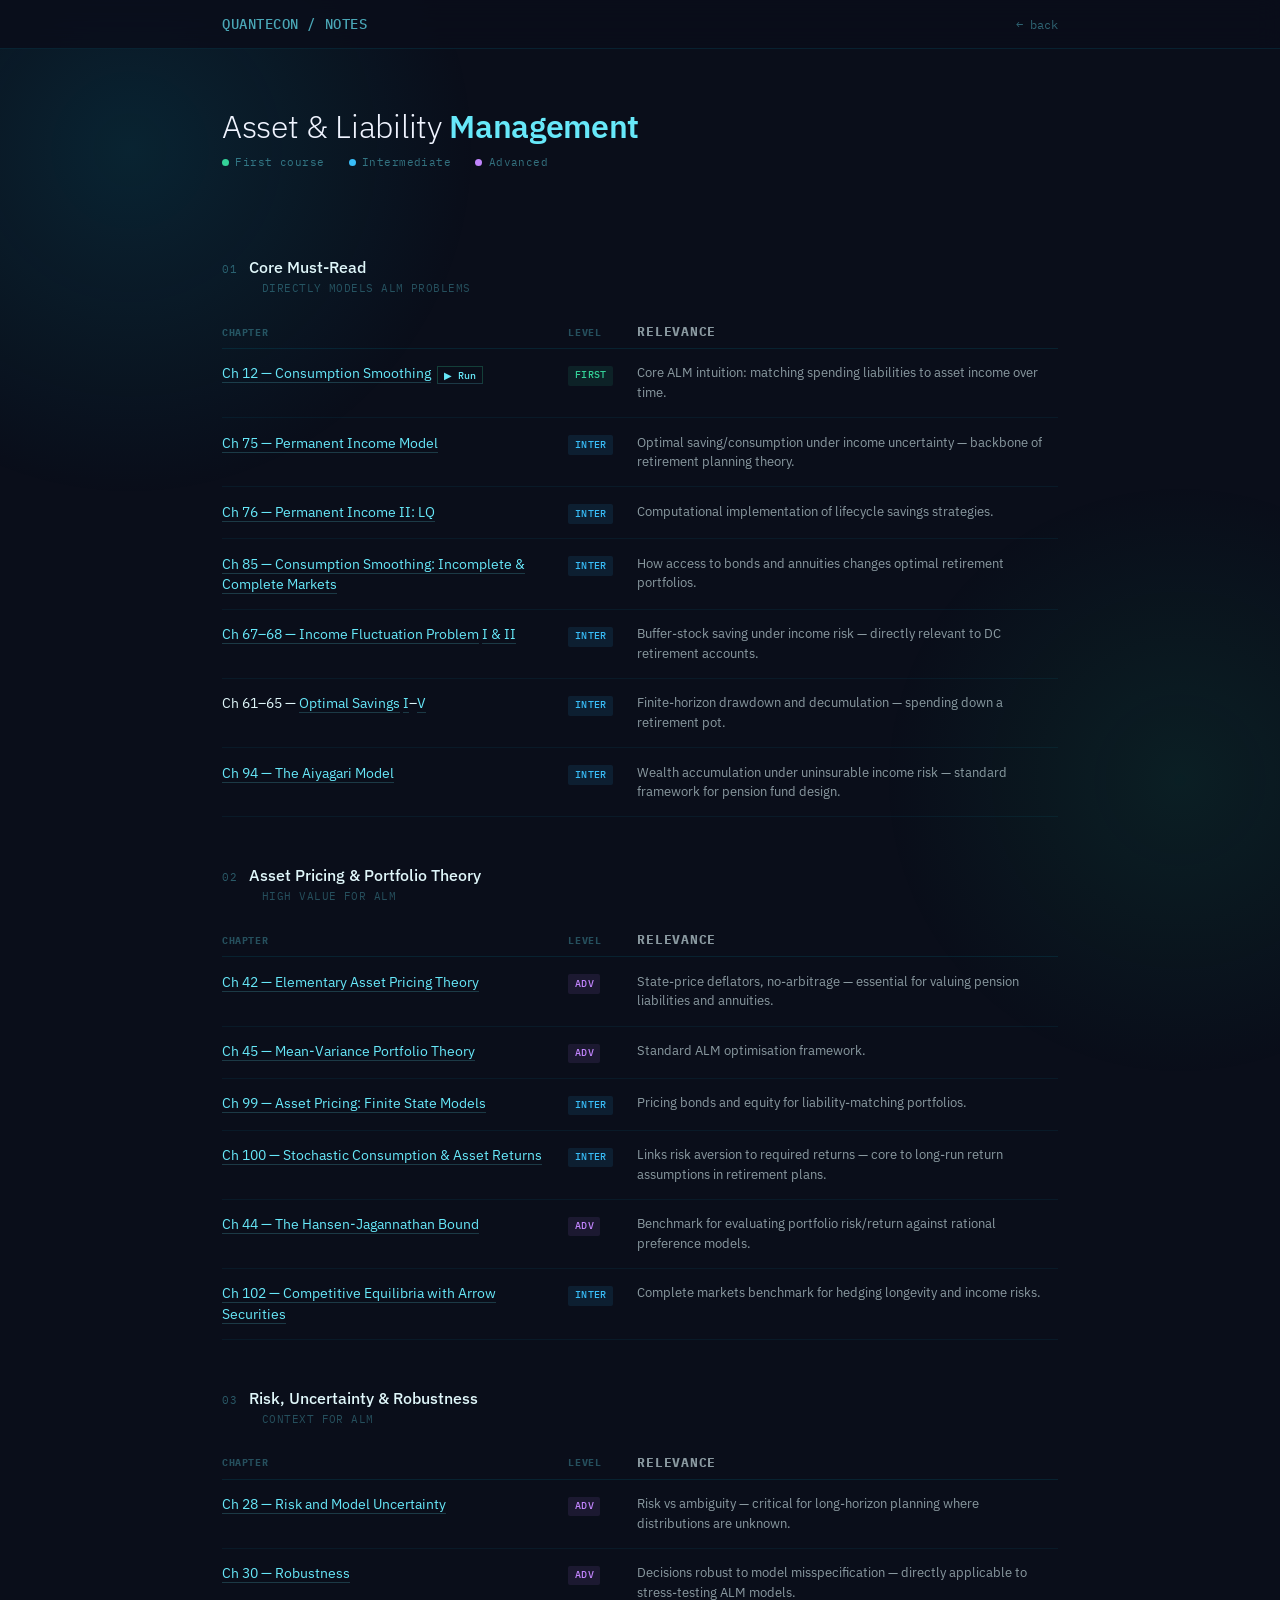
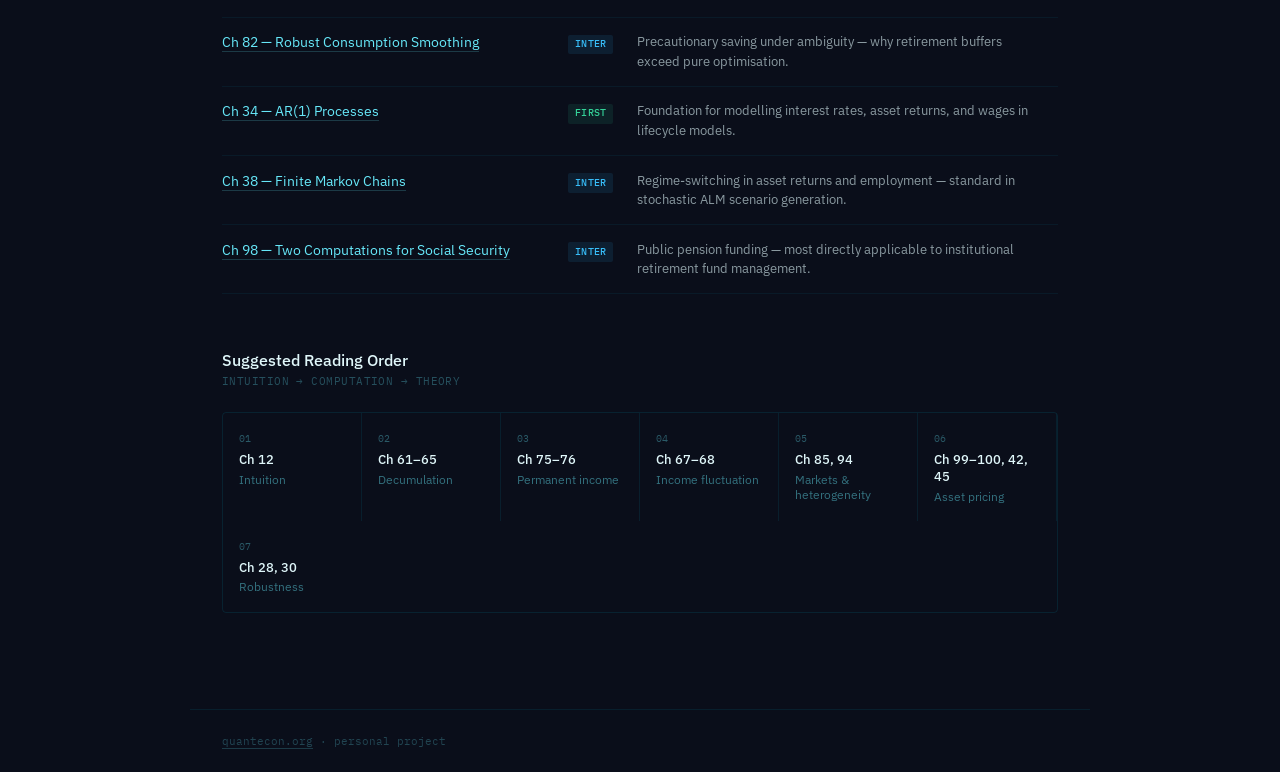
==== commit 9d8cc672: "fuha" ====
--- a/quantecon-chapters-for-alm-retirement-investment.html
+++ b/quantecon-chapters-for-alm-retirement-investment.html
@@ -1,159 +1,193 @@
 <!doctype html>
 <html lang="en">
 <head>
-<meta charset="UTF-8" />
-<meta name="viewport" content="width=device-width, initial-scale=1.0" />
-<title>ALM Chapters — QuantEcon Notes</title>
-<link rel="preconnect" href="https://fonts.googleapis.com">
-<link rel="preconnect" href="https://fonts.gstatic.com" crossorigin>
+<meta charset="UTF-8"/>
+<meta name="viewport" content="width=device-width, initial-scale=1.0"/>
+<title>ALM Chapters — QuantEcon</title>
 <link href="https://fonts.googleapis.com/css2?family=IBM+Plex+Sans:wght@300;400;500;600&family=IBM+Plex+Mono:wght@400;500&display=swap" rel="stylesheet">
 <style>
-  :root{
-    --g100:#161616; --g90:#262626; --g70:#525252; --g30:#c6c6c6; --g20:#e0e0e0; --g10:#f4f4f4;
-    --white:#ffffff;
-    --blue60:#0f62fe; --blue70:#0043ce; --blue10:#edf5ff;
-    --first:#24a148; --first-bg:#defbe6;
-    --inter:#0f62fe; --inter-bg:#edf5ff;
-    --adv:#a00217; --adv-bg:#f6f2ff;
-    --max:1120px;
-  }
-  *{box-sizing:border-box;}
+  *{box-sizing:border-box;margin:0;padding:0;}
   html{scroll-behavior:smooth;}
   body{
-    margin:0; color:var(--g100);
-    font-family:"IBM Plex Sans", -apple-system, sans-serif;
+    font-family:"IBM Plex Sans",-apple-system,sans-serif;
     -webkit-font-smoothing:antialiased;
-    background-color:var(--white);
-    background-image:
-      radial-gradient(circle at 12% 18%, rgba(15,98,254,.06), transparent 42%),
-      radial-gradient(circle at 88% 8%, rgba(15,98,254,.045), transparent 38%),
-      radial-gradient(circle at 75% 85%, rgba(15,98,254,.05), transparent 46%),
-      radial-gradient(circle at 20% 95%, rgba(15,98,254,.035), transparent 40%);
-    background-size:180% 180%, 160% 160%, 200% 200%, 170% 170%;
-    background-repeat:no-repeat;
-    animation:drift 50s ease-in-out infinite alternate;
-  }
-  @keyframes drift{
-    0%  {background-position:0% 0%, 100% 0%, 100% 100%, 0% 100%;}
-    50% {background-position:10% 15%, 85% 15%, 80% 80%, 15% 85%;}
-    100%{background-position:0% 0%, 100% 0%, 100% 100%, 0% 100%;}
-  }
-  @media (prefers-reduced-motion:reduce){
-    body{animation:none;}
-    *{animation-duration:.01ms !important; animation-iteration-count:1 !important;}
-  }
-  a{color:inherit;}
-  :focus-visible{outline:2px solid var(--blue60); outline-offset:2px;}
-
-  header.bar{border-bottom:1px solid var(--g20); position:sticky; top:0; background:var(--white); z-index:20;}
-  .bar-inner{max-width:var(--max); margin:0 auto; padding:0 2rem; height:48px; display:flex; align-items:center; justify-content:space-between;}
-  .brand{font-family:"IBM Plex Mono", monospace; font-weight:500; font-size:.9rem; letter-spacing:.02em; text-decoration:none; display:flex; align-items:center; gap:.5rem;}
-  .brand .dot{width:8px; height:8px; background:var(--blue60); display:inline-block;}
-  .crumb{font-family:"IBM Plex Mono", monospace; font-size:.75rem; color:var(--g70); text-decoration:none;}
-  .crumb:hover{color:var(--blue60);}
-
-  .hero{max-width:var(--max); margin:0 auto; padding:3.5rem 2rem 3rem; border-bottom:1px solid var(--g20);}
-  .eyebrow{font-family:"IBM Plex Mono", monospace; font-size:.75rem; letter-spacing:.08em; text-transform:uppercase; color:var(--blue60); margin:0 0 1rem;}
-  .accent-line{width:100%; max-width:250px; height:2px; background:var(--g20); position:relative; overflow:hidden; margin:0 0 1.5rem;}
-  .accent-line::after{content:""; position:absolute; top:0; left:-40%; width:40%; height:100%; background:var(--blue60); animation:sweep 4s ease-in-out infinite;}
-  @keyframes sweep{0%{left:-40%;} 50%{left:100%;} 100%{left:-40%;}}
-  h1{font-size:2.6rem; line-height:1.1; font-weight:300; margin:0 0 1rem; letter-spacing:-.01em; max-width:20ch;}
-  h1 strong{font-weight:600;}
-  .hero p.lede{font-size:1rem; line-height:1.6; color:var(--g70); max-width:62ch; margin:0 0 1.75rem;}
-
-  .legend{display:flex; gap:1.75rem; flex-wrap:wrap; font-family:"IBM Plex Mono", monospace; font-size:.75rem; color:var(--g70);}
-  .legend span{display:inline-flex; align-items:center; gap:.45rem;}
-  .legend i{width:9px; height:9px; display:inline-block;}
-  .legend .fc{background:var(--first);} .legend .ic{background:var(--inter);} .legend .ac{background:var(--adv);}
-
-  main{max-width:var(--max); margin:0 auto; padding:0 2rem 6rem;}
-
-  .group{padding-top:3.5rem;}
-  .group-head{display:flex; align-items:baseline; gap:1rem; margin-bottom:.4rem;}
-  .group-num{font-family:"IBM Plex Mono", monospace; color:var(--blue60); font-size:.85rem;}
-  .group h2{font-size:1.5rem; font-weight:500; margin:0;}
-  .group .sub{font-family:"IBM Plex Mono", monospace; font-size:.75rem; text-transform:uppercase; letter-spacing:.05em; color:var(--g70); margin:0 0 1.5rem 0; padding-left:2.4rem;}
-
-  table{width:100%; border-collapse:collapse; font-size:.9rem;}
+    background:#0a0e1a;
+    color:#e0f7fa;
+    min-height:100vh;
+    position:relative;overflow-x:hidden;
+  }
+
+  body::before,body::after{
+    content:"";position:fixed;border-radius:50%;pointer-events:none;z-index:0;
+    animation:blob 18s ease-in-out infinite alternate;
+  }
+  body::before{
+    width:700px;height:700px;top:-200px;left:-220px;
+    background:radial-gradient(circle, rgba(6,182,212,.13), transparent 70%);
+  }
+  body::after{
+    width:600px;height:600px;bottom:-180px;right:-200px;animation-duration:24s;
+    background:radial-gradient(circle, rgba(16,185,129,.1), transparent 70%);
+  }
+  @keyframes blob{0%{transform:translate(0,0) scale(1);}100%{transform:translate(40px,30px) scale(1.1);}}
+
+  /* ── nav ── */
+  header{
+    position:sticky;top:0;z-index:10;
+    border-bottom:1px solid rgba(6,182,212,.12);
+    background:rgba(10,14,26,.85);backdrop-filter:blur(12px);
+  }
+  .bar{
+    max-width:900px;margin:0 auto;padding:0 2rem;
+    height:48px;display:flex;align-items:center;justify-content:space-between;
+  }
+  .brand{
+    font-family:"IBM Plex Mono",monospace;font-size:.85rem;font-weight:500;
+    text-decoration:none;color:rgba(103,232,249,.7);letter-spacing:.04em;
+  }
+  .brand:hover{color:#67e8f9;}
+  .back{
+    font-family:"IBM Plex Mono",monospace;font-size:.75rem;
+    color:rgba(103,232,249,.4);text-decoration:none;
+    transition:color .15s;
+  }
+  .back:hover{color:#67e8f9;}
+
+  /* ── hero ── */
+  .hero{
+    max-width:900px;margin:0 auto;padding:3.5rem 2rem 2.5rem;
+    position:relative;z-index:1;
+  }
+  .hero h1{
+    font-size:2rem;font-weight:300;color:#f0f4ff;
+    letter-spacing:-.01em;margin-bottom:.5rem;
+  }
+  .hero h1 strong{font-weight:600;color:#67e8f9;}
+  .hero-sub{
+    font-family:"IBM Plex Mono",monospace;font-size:.75rem;letter-spacing:.05em;
+    text-transform:uppercase;color:rgba(103,232,249,.45);margin-bottom:2rem;
+  }
+
+  /* legend */
+  .legend{display:flex;gap:1.5rem;flex-wrap:wrap;margin-bottom:0;}
+  .legend span{
+    font-family:"IBM Plex Mono",monospace;font-size:.68rem;letter-spacing:.04em;
+    display:flex;align-items:center;gap:.4rem;color:rgba(103,232,249,.45);
+  }
+  .legend i{width:7px;height:7px;border-radius:50%;display:inline-block;}
+  .fc{background:#34d399;} .ic{background:#38bdf8;} .ac{background:#c084fc;}
+
+  /* ── main ── */
+  main{max-width:900px;margin:0 auto;padding:0 2rem 6rem;position:relative;z-index:1;}
+
+  /* group */
+  .group{padding-top:3rem;}
+  .group-head{
+    display:flex;align-items:baseline;gap:.75rem;margin-bottom:.25rem;
+  }
+  .group-num{
+    font-family:"IBM Plex Mono",monospace;font-size:.7rem;
+    letter-spacing:.06em;color:rgba(103,232,249,.35);
+  }
+  .group h2{font-size:1rem;font-weight:500;color:#e0f7fa;}
+  .group-sub{
+    font-family:"IBM Plex Mono",monospace;font-size:.7rem;letter-spacing:.04em;
+    text-transform:uppercase;color:rgba(103,232,249,.3);margin-bottom:1.25rem;
+    padding-left:2.5rem;
+  }
+
+  /* table */
+  table{width:100%;border-collapse:collapse;}
   thead th{
-    text-align:left; font-family:"IBM Plex Mono", monospace; font-weight:500; font-size:.7rem;
-    text-transform:uppercase; letter-spacing:.06em; color:var(--g70);
-    border-bottom:1px solid var(--g30); padding:0 1rem .75rem;
+    font-family:"IBM Plex Mono",monospace;font-size:.65rem;text-transform:uppercase;
+    letter-spacing:.06em;color:rgba(103,232,249,.3);text-align:left;
+    padding:.5rem .75rem;border-bottom:1px solid rgba(6,182,212,.12);
   }
   thead th:first-child{padding-left:0;}
-  tbody td{padding:1.1rem 1rem; border-bottom:1px solid var(--g20); vertical-align:top; line-height:1.5;}
+  tbody tr{border-bottom:1px solid rgba(6,182,212,.08);transition:background .15s;}
+  tbody tr:hover{background:rgba(6,182,212,.05);}
+  tbody td{padding:.9rem .75rem;vertical-align:top;line-height:1.5;font-size:.85rem;}
   tbody td:first-child{padding-left:0;}
-  tbody tr:hover{background:var(--g10);}
-  .col-ch{font-family:"IBM Plex Mono", monospace; font-weight:500; white-space:nowrap; width:22%;}
-  .col-tag{width:11%;}
-  .col-why{color:var(--g90); width:67%;}
+
+  .col-ch{width:40%;}
+  .col-ch a{color:#67e8f9;text-decoration:none;border-bottom:1px solid rgba(103,232,249,.2);}
+  .col-ch a:hover{border-bottom-color:#67e8f9;}
+  .col-tag{width:8%;}
+  .col-why{color:rgba(224,247,250,.6);font-size:.82rem;}
+
   .run-link{
-    font-family:"IBM Plex Mono", monospace; font-size:.68rem; font-weight:500;
-    color:var(--blue60); background:var(--inter-bg); text-decoration:none;
-    padding:.15rem .45rem; margin-left:.5rem; white-space:nowrap;
-  }
-
-  .run-link:hover{background:var(--blue60); color:var(--white);}
+    font-family:"IBM Plex Mono",monospace;font-size:.62rem;font-weight:500;
+    color:rgba(52,211,153,.7);text-decoration:none;
+    border:1px solid rgba(52,211,153,.25);padding:.1rem .35rem;margin-left:.4rem;
+    white-space:nowrap;transition:all .15s;
+  }
+  .run-link:hover{color:#34d399;border-color:#34d399;}
+
   .tag{
-    font-family:"IBM Plex Mono", monospace; font-size:.68rem; letter-spacing:.04em;
-    padding:.2rem .5rem; display:inline-block; font-weight:500;
-  }
-  .tag.first{color:var(--first); background:var(--first-bg);}
-  .tag.inter{color:var(--inter); background:var(--inter-bg);}
-  .tag.adv{color:var(--adv); background:var(--adv-bg);}
-
-  /* Reading order */
-  .path{padding-top:4rem;}
-  .path h2{font-size:1.5rem; font-weight:500; margin:0 0 .35rem;}
-  .path .sub{font-family:"IBM Plex Mono", monospace; font-size:.75rem; text-transform:uppercase; letter-spacing:.05em; color:var(--g70); margin:0 0 2rem;}
+    font-family:"IBM Plex Mono",monospace;font-size:.62rem;letter-spacing:.04em;
+    padding:.15rem .4rem;display:inline-block;font-weight:500;border-radius:2px;
+  }
+  .tag.first{color:#34d399;background:rgba(52,211,153,.1);}
+  .tag.inter{color:#38bdf8;background:rgba(56,189,248,.1);}
+  .tag.adv{color:#c084fc;background:rgba(192,132,252,.1);}
+
+  /* reading order */
+  .path{padding-top:3.5rem;}
+  .path h2{font-size:1rem;font-weight:500;color:#e0f7fa;margin-bottom:.25rem;}
+  .path-sub{
+    font-family:"IBM Plex Mono",monospace;font-size:.7rem;text-transform:uppercase;
+    letter-spacing:.04em;color:rgba(103,232,249,.3);margin-bottom:1.5rem;
+  }
   .path-track{
-    display:flex; flex-wrap:wrap; align-items:stretch; gap:0; border-top:1px solid var(--g30); border-bottom:1px solid var(--g30);
+    display:flex;flex-wrap:wrap;gap:0;
+    border:1px solid rgba(6,182,212,.12);border-radius:4px;overflow:hidden;
   }
   .step{
-    flex:1 1 150px; padding:1.25rem 1.25rem 1.25rem 0; position:relative;
-    border-right:1px solid var(--g20);
+    flex:1 1 120px;padding:1.1rem 1rem;
+    border-right:1px solid rgba(6,182,212,.1);
+    position:relative;transition:background .15s;
   }
   .step:last-child{border-right:none;}
-  .step .n{font-family:"IBM Plex Mono", monospace; font-size:.7rem; color:var(--blue60); display:block; margin-bottom:.5rem;}
-  .step .t{font-size:.85rem; font-weight:500; line-height:1.4; margin-bottom:.25rem;}
-  .step .d{font-size:.75rem; color:var(--g70);}
-  .step + .step::before{
-    content:"→"; position:absolute; left:-11px; top:1.35rem; color:var(--g30); font-size:.8rem;
-  }
-
-  footer{border-top:1px solid var(--g20); margin-top:5rem; padding:1.5rem 2rem; max-width:var(--max); margin-left:auto; margin-right:auto;
-    display:flex; justify-content:space-between; align-items:center; font-family:"IBM Plex Mono", monospace; font-size:.72rem; color:var(--g70);}
-
-  @media (max-width:760px){
-    h1{font-size:2rem;}
-    .group .sub, .group-head{padding-left:0;}
+  .step:hover{background:rgba(6,182,212,.05);}
+  .step .n{font-family:"IBM Plex Mono",monospace;font-size:.65rem;color:rgba(103,232,249,.35);display:block;margin-bottom:.4rem;}
+  .step .t{font-size:.82rem;font-weight:500;color:#e0f7fa;margin-bottom:.2rem;}
+  .step .d{font-size:.72rem;color:rgba(103,232,249,.45);}
+
+  footer{
+    max-width:900px;margin:0 auto;padding:1.5rem 2rem;
+    border-top:1px solid rgba(6,182,212,.1);
+    font-family:"IBM Plex Mono",monospace;font-size:.68rem;color:rgba(103,232,249,.25);
+    position:relative;z-index:1;
+  }
+
+  @media(max-width:680px){
+    .hero h1{font-size:1.5rem;}
     thead{display:none;}
-    tbody td{display:block; padding:.25rem 0; border-bottom:none;}
-    tbody tr{display:block; padding:1rem 0; border-bottom:1px solid var(--g20);}
+    tbody td{display:block;padding:.3rem 0;border-bottom:none;}
+    tbody tr{display:block;padding:.85rem 0;border-bottom:1px solid rgba(6,182,212,.1);}
     .col-ch{width:auto;}
-    .step{border-right:none; border-bottom:1px solid var(--g20); flex:1 1 100%;}
-    .step + .step::before{display:none;}
+    .step{flex:1 1 100%;border-right:none;border-bottom:1px solid rgba(6,182,212,.1);}
+  }
+  @media(prefers-reduced-motion:reduce){
+    body::before,body::after{animation:none;}
   }
 </style>
 </head>
 <body>
 
-<header class="bar">
-  <div class="bar-inner">
-    <a class="brand" href="index.html"><span class="dot"></span>QUANTECON / NOTES</a>
-    <a class="crumb" href="index.html">&larr; back to notes</a>
+<header>
+  <div class="bar">
+    <a class="brand" href="index.html">QUANTECON / NOTES</a>
+    <a class="back" href="index.html">← back</a>
   </div>
 </header>
 
 <section class="hero">
-  <p class="eyebrow">Reading list 01</p>
   <h1>Asset &amp; Liability <strong>Management</strong></h1>
-  <div class="accent-line"></div>
-  <p class="lede">Savings and retirement investment focus. Chapters pulled from the QuantEcon lecture series and ranked by relevance to modelling pension liabilities, decumulation, and long-horizon portfolio design.</p>
   <div class="legend">
-    <span><i class="fc"></i>First course — foundational intuition</span>
-    <span><i class="ic"></i>Intermediate — applied models</span>
-    <span><i class="ac"></i>Advanced — theory &amp; robustness</span>
+    <span><i class="fc"></i>First course</span>
+    <span><i class="ic"></i>Intermediate</span>
+    <span><i class="ac"></i>Advanced</span>
   </div>
 </section>
 
@@ -161,72 +195,148 @@
 
   <div class="group">
     <div class="group-head"><span class="group-num">01</span><h2>Core Must-Read</h2></div>
-    <p class="sub">Directly models ALM problems</p>
+    <p class="group-sub">Directly models ALM problems</p>
     <table>
-      <thead><tr><th class="col-ch">Chapter</th><th class="col-tag">Series</th><th class="col-why">Why it matters for ALM</th></tr></thead>
+      <thead><tr><th class="col-ch">Chapter</th><th class="col-tag">Level</th><th class="col-why">Relevance</th></tr></thead>
       <tbody>
-        <tr><td class="col-ch"><a href="https://intro.quantecon.org/cons_smooth.html">Ch 12 — Consumption Smoothing</a><a class="run-link" href="content/ch12-consumption-smoothing.ipynb" target="_blank" rel="noopener">▶ Run</a></td><td><span class="tag first">FIRST</span></td><td class="col-why">Core ALM intuition: matching spending liabilities to asset income over time.</td></tr>
-        <tr><td class="col-ch"><a href="https://python.quantecon.org/perm_income.html">Ch 75 — The Permanent Income Model</a></td><td><span class="tag inter">INTER</span></td><td class="col-why">Formal model of optimal saving/consumption under income uncertainty — the backbone of retirement planning theory.</td></tr>
-        <tr><td class="col-ch"><a href="https://python.quantecon.org/perm_income_cons.html">Ch 76 — Permanent Income II: LQ Techniques</a></td><td><span class="tag inter">INTER</span></td><td class="col-why">Solves the permanent income model computationally; shows how to implement lifecycle savings strategies.</td></tr>
-        <tr><td class="col-ch"><a href="https://python.quantecon.org/lq_bewley_complete_markets.html">Ch 85 — Consumption Smoothing with Incomplete and Complete Markets</a></td><td><span class="tag inter">INTER</span></td><td class="col-why">Models how access to financial instruments (bonds, annuities) changes optimal retirement portfolios.</td></tr>
-        <tr><td class="col-ch"><a href="https://python.quantecon.org/ifp_discrete.html">Ch 67–68 — Income Fluctuation Problem I</a> &amp; <a href="https://python.quantecon.org/ifp_opi.html">II</a></td><td><span class="tag inter">INTER</span></td><td class="col-why">Household buffer-stock saving under income risk — directly relevant to defined-contribution retirement accounts.</td></tr>
-        <tr><td class="col-ch">Ch 61–65 — <a href="https://python.quantecon.org/os.html">Optimal Savings I</a>, <a href="https://python.quantecon.org/os_numerical.html">II</a>, <a href="https://python.quantecon.org/os_stochastic.html">III</a>, <a href="https://python.quantecon.org/os_time_iter.html">IV</a>, <a href="https://python.quantecon.org/os_egm.html">V (Cake Eating)</a></td><td><span class="tag inter">INTER</span></td><td class="col-why">Step-by-step build-up of the finite-horizon drawdown problem; models decumulation (spending down a retirement pot).</td></tr>
-        <tr><td class="col-ch"><a href="https://python.quantecon.org/aiyagari.html">Ch 94 — The Aiyagari Model</a></td><td><span class="tag inter">INTER</span></td><td class="col-why">Heterogeneous-agent model of wealth accumulation under uninsurable income risk — standard framework for pension fund design analysis.</td></tr>
+        <tr>
+          <td class="col-ch"><a href="https://intro.quantecon.org/cons_smooth.html">Ch 12 — Consumption Smoothing</a><a class="run-link" href="content/ch12.html">▶ Run</a></td>
+          <td><span class="tag first">FIRST</span></td>
+          <td class="col-why">Core ALM intuition: matching spending liabilities to asset income over time.</td>
+        </tr>
+        <tr>
+          <td class="col-ch"><a href="https://python.quantecon.org/perm_income.html">Ch 75 — Permanent Income Model</a></td>
+          <td><span class="tag inter">INTER</span></td>
+          <td class="col-why">Optimal saving/consumption under income uncertainty — backbone of retirement planning theory.</td>
+        </tr>
+        <tr>
+          <td class="col-ch"><a href="https://python.quantecon.org/perm_income_cons.html">Ch 76 — Permanent Income II: LQ</a></td>
+          <td><span class="tag inter">INTER</span></td>
+          <td class="col-why">Computational implementation of lifecycle savings strategies.</td>
+        </tr>
+        <tr>
+          <td class="col-ch"><a href="https://python.quantecon.org/lq_bewley_complete_markets.html">Ch 85 — Consumption Smoothing: Incomplete &amp; Complete Markets</a></td>
+          <td><span class="tag inter">INTER</span></td>
+          <td class="col-why">How access to bonds and annuities changes optimal retirement portfolios.</td>
+        </tr>
+        <tr>
+          <td class="col-ch"><a href="https://python.quantecon.org/ifp_discrete.html">Ch 67–68 — Income Fluctuation Problem</a> <a href="https://python.quantecon.org/ifp_opi.html">I &amp; II</a></td>
+          <td><span class="tag inter">INTER</span></td>
+          <td class="col-why">Buffer-stock saving under income risk — directly relevant to DC retirement accounts.</td>
+        </tr>
+        <tr>
+          <td class="col-ch">Ch 61–65 — <a href="https://python.quantecon.org/os.html">Optimal Savings</a> <a href="https://python.quantecon.org/os_numerical.html">I</a>–<a href="https://python.quantecon.org/os_egm.html">V</a></td>
+          <td><span class="tag inter">INTER</span></td>
+          <td class="col-why">Finite-horizon drawdown and decumulation — spending down a retirement pot.</td>
+        </tr>
+        <tr>
+          <td class="col-ch"><a href="https://python.quantecon.org/aiyagari.html">Ch 94 — The Aiyagari Model</a></td>
+          <td><span class="tag inter">INTER</span></td>
+          <td class="col-why">Wealth accumulation under uninsurable income risk — standard framework for pension fund design.</td>
+        </tr>
       </tbody>
     </table>
   </div>
 
   <div class="group">
     <div class="group-head"><span class="group-num">02</span><h2>Asset Pricing &amp; Portfolio Theory</h2></div>
-    <p class="sub">High value for ALM</p>
+    <p class="group-sub">High value for ALM</p>
     <table>
-      <thead><tr><th class="col-ch">Chapter</th><th class="col-tag">Series</th><th class="col-why">Why it matters for ALM</th></tr></thead>
+      <thead><tr><th class="col-ch">Chapter</th><th class="col-tag">Level</th><th class="col-why">Relevance</th></tr></thead>
       <tbody>
-        <tr><td class="col-ch"><a href="https://python-advanced.quantecon.org/asset_pricing_lph.html">Ch 42 — Elementary Asset Pricing Theory</a></td><td><span class="tag adv">ADV</span></td><td class="col-why">State-price deflators, no-arbitrage pricing — essential for valuing pension liabilities and annuities.</td></tr>
-        <tr><td class="col-ch"><a href="https://python-advanced.quantecon.org/black_litterman.html">Ch 45 — Two Modifications of Mean-Variance Portfolio Theory</a></td><td><span class="tag adv">ADV</span></td><td class="col-why">Directly addresses portfolio construction; mean-variance is the standard ALM optimisation framework.</td></tr>
-        <tr><td class="col-ch"><a href="https://python.quantecon.org/markov_asset.html">Ch 99 — Asset Pricing: Finite State Models</a></td><td><span class="tag inter">INTER</span></td><td class="col-why">Pricing bonds and equity in discrete settings; needed for liability-matching bond portfolios.</td></tr>
-        <tr><td class="col-ch"><a href="https://python.quantecon.org/hansen_singleton_1983.html">Ch 100 — Stochastic Consumption, Risk Aversion &amp; Asset Returns</a></td><td><span class="tag inter">INTER</span></td><td class="col-why">Links investor risk aversion to required returns — core to setting long-run return assumptions in retirement plans.</td></tr>
-        <tr><td class="col-ch"><a href="https://python-advanced.quantecon.org/hansen_jagannathan_1991.html">Ch 44 — The Hansen-Jagannathan Bound</a></td><td><span class="tag adv">ADV</span></td><td class="col-why">Benchmark for evaluating whether a portfolio's risk/return is consistent with any rational preference model.</td></tr>
-        <tr><td class="col-ch"><a href="https://python.quantecon.org/ge_arrow.html">Ch 102 — Competitive Equilibria with Arrow Securities</a></td><td><span class="tag inter">INTER</span></td><td class="col-why">Complete markets benchmark for hedging longevity and income risks in pension design.</td></tr>
+        <tr>
+          <td class="col-ch"><a href="https://python-advanced.quantecon.org/asset_pricing_lph.html">Ch 42 — Elementary Asset Pricing Theory</a></td>
+          <td><span class="tag adv">ADV</span></td>
+          <td class="col-why">State-price deflators, no-arbitrage — essential for valuing pension liabilities and annuities.</td>
+        </tr>
+        <tr>
+          <td class="col-ch"><a href="https://python-advanced.quantecon.org/black_litterman.html">Ch 45 — Mean-Variance Portfolio Theory</a></td>
+          <td><span class="tag adv">ADV</span></td>
+          <td class="col-why">Standard ALM optimisation framework.</td>
+        </tr>
+        <tr>
+          <td class="col-ch"><a href="https://python.quantecon.org/markov_asset.html">Ch 99 — Asset Pricing: Finite State Models</a></td>
+          <td><span class="tag inter">INTER</span></td>
+          <td class="col-why">Pricing bonds and equity for liability-matching portfolios.</td>
+        </tr>
+        <tr>
+          <td class="col-ch"><a href="https://python.quantecon.org/hansen_singleton_1983.html">Ch 100 — Stochastic Consumption &amp; Asset Returns</a></td>
+          <td><span class="tag inter">INTER</span></td>
+          <td class="col-why">Links risk aversion to required returns — core to long-run return assumptions in retirement plans.</td>
+        </tr>
+        <tr>
+          <td class="col-ch"><a href="https://python-advanced.quantecon.org/hansen_jagannathan_1991.html">Ch 44 — The Hansen-Jagannathan Bound</a></td>
+          <td><span class="tag adv">ADV</span></td>
+          <td class="col-why">Benchmark for evaluating portfolio risk/return against rational preference models.</td>
+        </tr>
+        <tr>
+          <td class="col-ch"><a href="https://python.quantecon.org/ge_arrow.html">Ch 102 — Competitive Equilibria with Arrow Securities</a></td>
+          <td><span class="tag inter">INTER</span></td>
+          <td class="col-why">Complete markets benchmark for hedging longevity and income risks.</td>
+        </tr>
       </tbody>
     </table>
   </div>
 
   <div class="group">
     <div class="group-head"><span class="group-num">03</span><h2>Risk, Uncertainty &amp; Robustness</h2></div>
-    <p class="sub">Context for ALM</p>
+    <p class="group-sub">Context for ALM</p>
     <table>
-      <thead><tr><th class="col-ch">Chapter</th><th class="col-tag">Series</th><th class="col-why">Why it matters for ALM</th></tr></thead>
+      <thead><tr><th class="col-ch">Chapter</th><th class="col-tag">Level</th><th class="col-why">Relevance</th></tr></thead>
       <tbody>
-        <tr><td class="col-ch"><a href="https://python-advanced.quantecon.org/five_preferences.html">Ch 28 — Risk and Model Uncertainty</a></td><td><span class="tag adv">ADV</span></td><td class="col-why">Distinguishes risk (known distribution) from ambiguity — critical for long-horizon retirement planning where distributions are unknown.</td></tr>
-        <tr><td class="col-ch"><a href="https://python-advanced.quantecon.org/robustness.html">Ch 30 — Robustness</a></td><td><span class="tag adv">ADV</span></td><td class="col-why">How to make savings/investment decisions that are robust to model misspecification — directly applicable to stress-testing ALM models.</td></tr>
-        <tr><td class="col-ch"><a href="https://python.quantecon.org/lq_robust_smoothing.html">Ch 82 — Robust Consumption Smoothing and Precautionary Savings</a></td><td><span class="tag inter">INTER</span></td><td class="col-why">Precautionary saving motive under ambiguity — explains why retirement buffers exist beyond pure optimization.</td></tr>
-        <tr><td class="col-ch"><a href="https://intro.quantecon.org/ar1_processes.html">Ch 34 — AR(1) Processes</a></td><td><span class="tag first">FIRST</span></td><td class="col-why">Foundation for modelling interest rates, asset returns, and wage processes used in all lifecycle models.</td></tr>
-        <tr><td class="col-ch"><a href="https://python.quantecon.org/finite_markov.html">Ch 38 — Finite Markov Chains</a></td><td><span class="tag inter">INTER</span></td><td class="col-why">Models regime-switching in asset returns and employment states — standard in stochastic ALM scenario generation.</td></tr>
-        <tr><td class="col-ch"><a href="https://python.quantecon.org/two_computation.html">Ch 98 — Two Computations to Fund Social Security</a></td><td><span class="tag inter">INTER</span></td><td class="col-why">Directly models public pension funding — most applicable chapter to institutional retirement fund management.</td></tr>
+        <tr>
+          <td class="col-ch"><a href="https://python-advanced.quantecon.org/five_preferences.html">Ch 28 — Risk and Model Uncertainty</a></td>
+          <td><span class="tag adv">ADV</span></td>
+          <td class="col-why">Risk vs ambiguity — critical for long-horizon planning where distributions are unknown.</td>
+        </tr>
+        <tr>
+          <td class="col-ch"><a href="https://python-advanced.quantecon.org/robustness.html">Ch 30 — Robustness</a></td>
+          <td><span class="tag adv">ADV</span></td>
+          <td class="col-why">Decisions robust to model misspecification — directly applicable to stress-testing ALM models.</td>
+        </tr>
+        <tr>
+          <td class="col-ch"><a href="https://python.quantecon.org/lq_robust_smoothing.html">Ch 82 — Robust Consumption Smoothing</a></td>
+          <td><span class="tag inter">INTER</span></td>
+          <td class="col-why">Precautionary saving under ambiguity — why retirement buffers exceed pure optimisation.</td>
+        </tr>
+        <tr>
+          <td class="col-ch"><a href="https://intro.quantecon.org/ar1_processes.html">Ch 34 — AR(1) Processes</a></td>
+          <td><span class="tag first">FIRST</span></td>
+          <td class="col-why">Foundation for modelling interest rates, asset returns, and wages in lifecycle models.</td>
+        </tr>
+        <tr>
+          <td class="col-ch"><a href="https://python.quantecon.org/finite_markov.html">Ch 38 — Finite Markov Chains</a></td>
+          <td><span class="tag inter">INTER</span></td>
+          <td class="col-why">Regime-switching in asset returns and employment — standard in stochastic ALM scenario generation.</td>
+        </tr>
+        <tr>
+          <td class="col-ch"><a href="https://python.quantecon.org/two_computation.html">Ch 98 — Two Computations for Social Security</a></td>
+          <td><span class="tag inter">INTER</span></td>
+          <td class="col-why">Public pension funding — most directly applicable to institutional retirement fund management.</td>
+        </tr>
       </tbody>
     </table>
   </div>
 
   <div class="path">
     <h2>Suggested Reading Order</h2>
-    <p class="sub">Intuition first, then computation, then theory</p>
+    <p class="path-sub">Intuition → computation → theory</p>
     <div class="path-track">
-      <div class="step"><span class="n">01</span><div class="t">Ch 12</div><div class="d">First Course — intuition</div></div>
-      <div class="step"><span class="n">02</span><div class="t">Ch 61–65</div><div class="d">Cake-eating / decumulation</div></div>
+      <div class="step"><span class="n">01</span><div class="t">Ch 12</div><div class="d">Intuition</div></div>
+      <div class="step"><span class="n">02</span><div class="t">Ch 61–65</div><div class="d">Decumulation</div></div>
       <div class="step"><span class="n">03</span><div class="t">Ch 75–76</div><div class="d">Permanent income</div></div>
       <div class="step"><span class="n">04</span><div class="t">Ch 67–68</div><div class="d">Income fluctuation</div></div>
-      <div class="step"><span class="n">05</span><div class="t">Ch 81, 94</div><div class="d">Markets &amp; heterogeneity</div></div>
+      <div class="step"><span class="n">05</span><div class="t">Ch 85, 94</div><div class="d">Markets &amp; heterogeneity</div></div>
       <div class="step"><span class="n">06</span><div class="t">Ch 99–100, 42, 45</div><div class="d">Asset pricing</div></div>
-      <div class="step"><span class="n">07</span><div class="t">Ch 28, 30</div><div class="d">Robustness — as needed</div></div>
+      <div class="step"><span class="n">07</span><div class="t">Ch 28, 30</div><div class="d">Robustness</div></div>
     </div>
   </div>
 
 </main>
 
 <footer>
-  <span>QuantEcon Notes — personal project</span>
+  <a href="https://quantecon.org" target="_blank" rel="noopener" style="color:inherit;text-decoration:none;border-bottom:1px solid rgba(103,232,249,.2);">quantecon.org</a> · personal project
 </footer>
 
 </body>
-</html>+</html>
